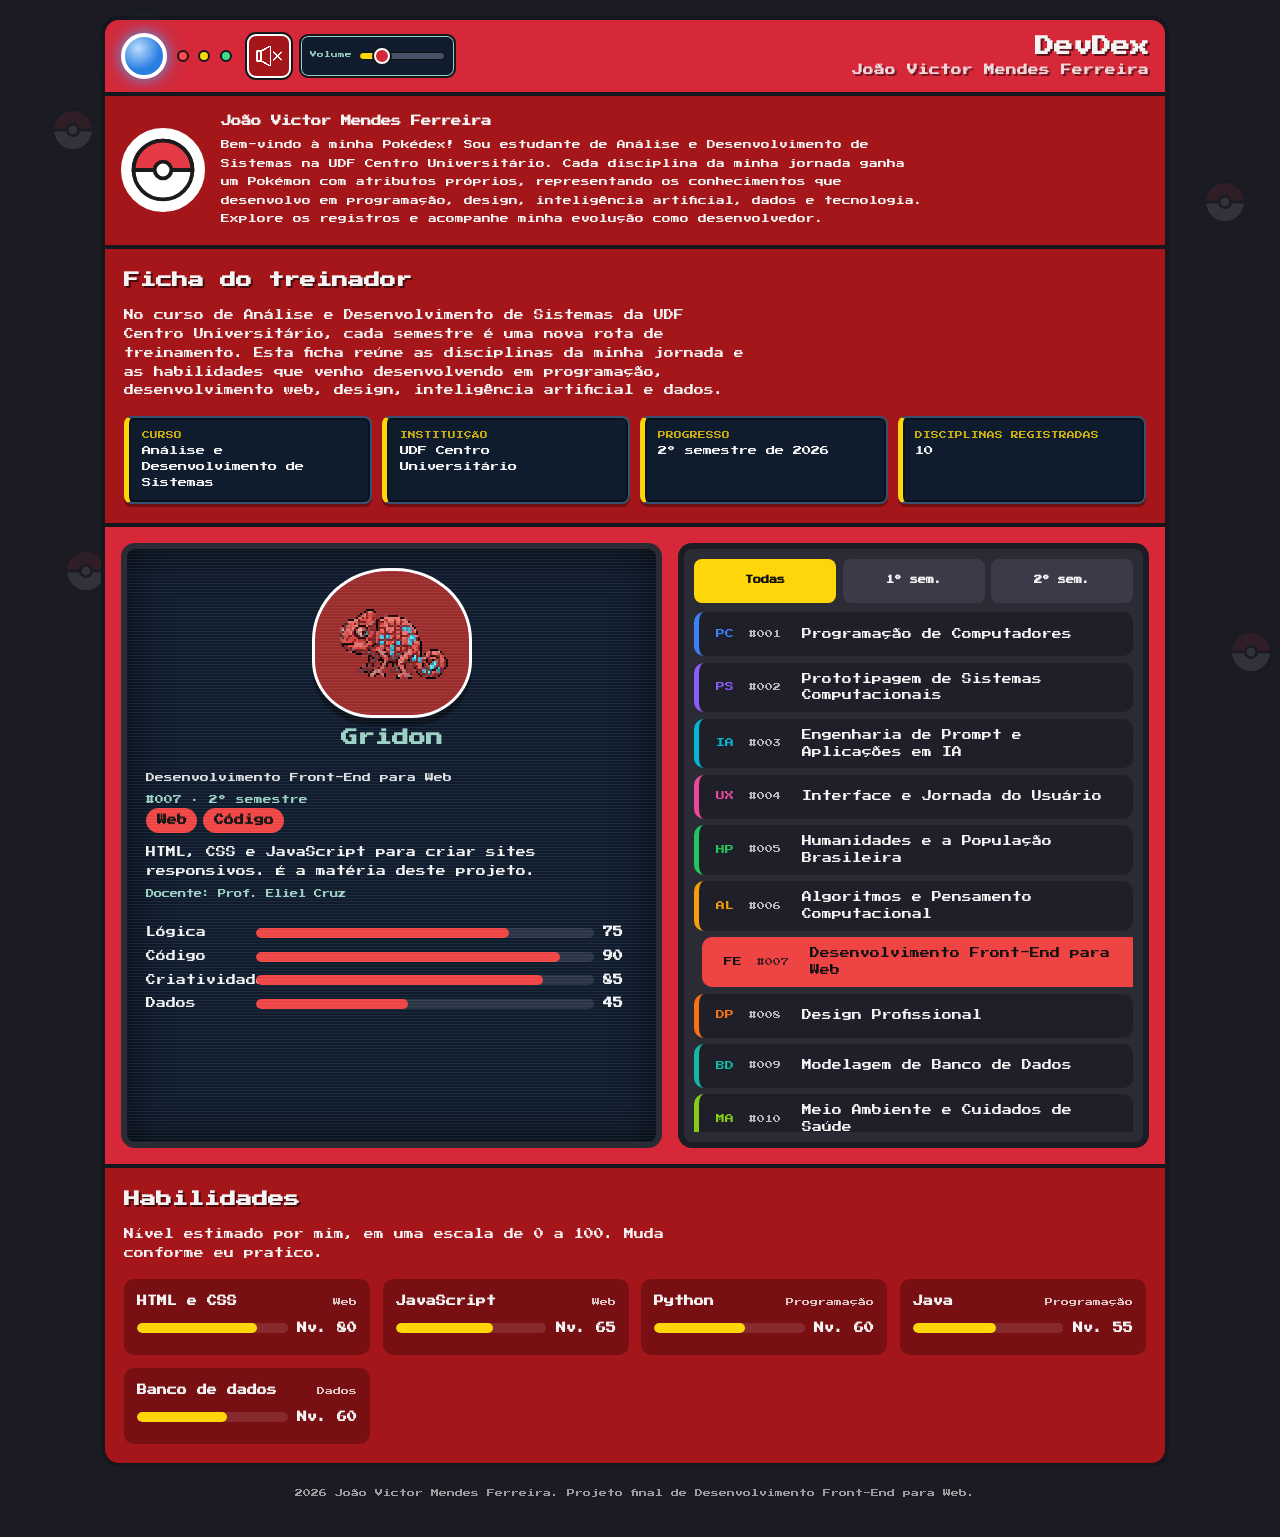
==== index.html @ b64d8c37 "Rotate backdrop Pokeballs independently Co-authored-by: Copilot <223556219+Copilot@users.noreply.git" ====
<!DOCTYPE html>
<html lang="pt-BR">
<head>
<meta charset="UTF-8">
<meta name="viewport" content="width=device-width, initial-scale=1, viewport-fit=cover">
<meta name="theme-color" content="#d62839">
<title>João Victor Mendes Ferreira | DevDex</title>
<meta name="description" content="Portfólio de João Victor Mendes Ferreira, estudante de Análise e Desenvolvimento de Sistemas.">
<link rel="icon" href="images/pokeball.svg">
<link rel="preconnect" href="https://fonts.googleapis.com">
<link rel="preconnect" href="https://fonts.gstatic.com" crossorigin>
<link href="https://fonts.googleapis.com/css2?family=Press+Start+2P&display=swap" rel="stylesheet">
<link rel="stylesheet" href="css/style.css">
</head>
<body>
<div class="backdrop" id="backdrop" aria-hidden="true"></div>
<div id="boot" aria-hidden="true">
  <div class="boot-pokeball">
    <span class="boot-half boot-half-left"><img src="images/pokeball.svg" alt=""></span>
    <span class="boot-half boot-half-right"><img src="images/pokeball.svg" alt=""></span>
  </div>
  <p>Carregando DevDex...</p>
</div>
<audio id="background-music" src="audio/trilha-fundo.mp3" loop preload="auto"></audio>

<main class="shell">
  <header class="top" id="inicio">
    <button class="lens" id="menu-toggle" type="button" aria-label="Abrir menu de navegação" aria-controls="main-menu" aria-expanded="false"></button>
    <span class="led r"></span><span class="led y"></span><span class="led g"></span>
    <div class="music-controls" role="group" aria-label="Controles da música de fundo">
      <button class="music-toggle" id="music-toggle" type="button" aria-label="Ativar música de fundo" aria-pressed="false" title="Ativar música de fundo">
        <img id="music-icon" src="images/sem-som.png" alt="">
      </button>
      <label class="volume-control" for="music-volume">
        <span>Volume</span>
        <input id="music-volume" type="range" min="0" max="1" step="0.01" value="0.2" aria-label="Volume da música" aria-valuetext="20%">
      </label>
    </div>
    <h1>DevDex <small>João Victor Mendes Ferreira</small></h1>
  </header>

  <nav class="menu" id="main-menu" aria-label="Seções do site">
    <a href="#inicio" class="on">Início</a>
    <a href="#sobre">Treinador</a>
    <a href="#dex">Disciplinas</a>
    <a href="#ferramentas">Habilidades</a>
    <a href="#contato">Contato</a>
  </nav>

  <section class="trainer" aria-label="Apresentação">
    <img id="avatar" src="images/pokeball.svg" alt="Ícone de Pokébola">
    <div>
      <h2>João Victor Mendes Ferreira</h2>
      <p>Bem-vindo à minha Pokédex! Sou estudante de Análise e Desenvolvimento de Sistemas na UDF Centro Universitário. Cada disciplina da minha jornada ganha um Pokémon com atributos próprios, representando os conhecimentos que desenvolvo em programação, design, inteligência artificial, dados e tecnologia. Explore os registros e acompanhe minha evolução como desenvolvedor.</p>
    </div>
  </section>

  <section class="bloco" id="sobre">
    <h2>Ficha do treinador</h2>
    <p>No curso de Análise e Desenvolvimento de Sistemas da UDF Centro Universitário, cada semestre é uma nova rota de treinamento. Esta ficha reúne as disciplinas da minha jornada e as habilidades que venho desenvolvendo em programação, desenvolvimento web, design, inteligência artificial e dados.</p>
    <dl class="ficha">
      <div><dt>Curso</dt><dd>Análise e Desenvolvimento de Sistemas</dd></div>
      <div><dt>Instituição</dt><dd>UDF Centro Universitário</dd></div>
      <div><dt>Progresso</dt><dd>2º semestre de 2026</dd></div>
      <div><dt>Disciplinas registradas</dt><dd id="total">10</dd></div>
    </dl>
  </section>

  <section class="dex" id="dex" aria-label="DevDex">
    <article class="screen" id="detail" aria-live="polite"></article>
    <aside class="list-wrap">
      <nav class="tabs" aria-label="Filtrar por semestre">
        <button class="tab on" data-f="all">Todas</button>
        <button class="tab" data-f="1">1º sem.</button>
        <button class="tab" data-f="2">2º sem.</button>
      </nav>
      <ul id="list"></ul>
    </aside>
  </section>

  <section class="bloco" id="ferramentas">
    <h2>Habilidades</h2>
    <p>Nível estimado por mim, em uma escala de 0 a 100. Muda conforme eu pratico.</p>
    <ul class="skills" id="skills"></ul>
  </section>

  <section class="bloco" id="contato">
    <h2>Contato</h2>
    <ul class="contatos" id="contatos"></ul>
  </section>

  <footer>2026 João Victor Mendes Ferreira. Projeto final de Desenvolvimento Front-End para Web.</footer>
</main>

<script src="js/data.js"></script>
<script src="js/main.js"></script>
</body>
</html>
---- css/style.css ----
:root{--red:#d62839;--red2:#a4161a;--ink:#16161d;--screen:#0f1c2e;--glass:#9bd1c4;--w:#f4f4f4;--accent:#ffd60a}
*{box-sizing:border-box;margin:0}
html{scroll-behavior:smooth;scrollbar-gutter:stable}
body{position:relative;isolation:isolate;font-family:'Press Start 2P',monospace;font-weight:400;font-size:.62rem;line-height:1.9;background:#1b1b24;color:var(--w);min-height:100vh}
body.booting{height:100vh;height:100dvh;overflow:hidden}
html::-webkit-scrollbar{width:10px}
html::-webkit-scrollbar-track{background:#101019;border-left:2px solid #292936}
html::-webkit-scrollbar-thumb{min-height:48px;border:2px solid #101019;border-radius:999px;background:linear-gradient(180deg,var(--accent),#f59e0b);box-shadow:0 0 8px #ffd60a55}
html::-webkit-scrollbar-thumb:hover{background:var(--accent)}
*{scrollbar-width:thin;scrollbar-color:#ffd60a #101019}
.backdrop{position:fixed;inset:0;z-index:-1;overflow:hidden;pointer-events:none}
.backdrop-ball{position:absolute;width:clamp(28px,4vw,44px);aspect-ratio:1;object-fit:contain;opacity:.1;transform-origin:center;animation:backdrop-ball-spin var(--spin-duration,48s) linear infinite;animation-delay:var(--spin-delay,0s);animation-direction:var(--spin-direction,normal)}
@keyframes backdrop-ball-spin{to{transform:rotate(360deg)}}
button{font:inherit;color:inherit;cursor:pointer;border:0;background:none}
:focus-visible{outline:3px solid var(--accent);outline-offset:2px}

#boot{position:fixed;inset:0;overflow:hidden;background:var(--red);display:grid;place-content:center;justify-items:center;gap:1.15rem;z-index:99;opacity:1;visibility:visible;transition:opacity .35s ease .95s,visibility 0s linear 1.3s}
#boot::before{content:"";position:absolute;left:0;right:50%;top:0;bottom:0;background:var(--red);transform-origin:left center;z-index:-1}
#boot::after{content:"";position:absolute;left:50%;right:0;top:0;bottom:0;background:var(--red);transform-origin:right center;z-index:-1}
.boot-pokeball{position:relative;width:180px;height:180px;filter:drop-shadow(0 14px 12px #0005)}
.boot-half{position:absolute;inset:0;overflow:hidden;transition:transform .72s cubic-bezier(.76,0,.24,1),filter .72s ease}
.boot-half img{position:absolute;width:180px;height:180px;object-fit:contain;animation:boot-pulse 1.15s ease-in-out infinite}
.boot-half-left{clip-path:polygon(0 0,100% 0,100% 48%,0 52%)}
.boot-half-right{clip-path:polygon(0 52%,100% 48%,100% 100%,0 100%)}
.boot-half-left img{left:0}.boot-half-right img{left:0}
#boot p{position:relative;font-family:'Press Start 2P';font-size:.7rem;line-height:1.8;text-align:center;text-shadow:2px 2px 0 #0006}
#boot.off{opacity:0;visibility:hidden;pointer-events:none}
#boot.off .boot-half-left{transform:translateX(-70vw) rotate(-18deg);filter:blur(1px)}
#boot.off .boot-half-right{transform:translateX(70vw) rotate(18deg);filter:blur(1px)}
#boot.off p{opacity:0;transform:translateY(12px);transition:.25s ease}
@keyframes boot-pulse{50%{transform:scale(.94) rotate(2deg)}}
@keyframes spin{to{transform:rotate(360deg)}}

.shell{position:relative;z-index:1;max-width:1100px;margin:0 auto;padding:1rem}
.top{display:flex;align-items:center;gap:.6rem;background:var(--red);border:4px solid var(--ink);border-radius:18px 18px 0 0;padding:.8rem 1rem}
.lens{appearance:none;flex:0 0 auto;width:46px;height:46px;padding:0;border-radius:50%;border:4px solid #fff;background:radial-gradient(circle at 35% 30%,#bdf,#2a7de1 60%);box-shadow:0 0 10px 2px #4af8,0 0 22px 4px #4af4;animation:lens-glow 3s ease-in-out infinite;transition:transform .2s ease,box-shadow .25s ease}
.lens:active{transform:scale(.94)}
#menu-toggle[aria-expanded=true]{animation:none;box-shadow:0 0 14px 3px #8cf,0 0 28px 6px #4af8}
@media(hover:hover){.lens:hover{transform:scale(1.05);box-shadow:0 0 16px 3px #8cf,0 0 32px 7px #4af8}}
.led{width:12px;height:12px;border-radius:50%;border:2px solid var(--ink)}
.led.r{background:#ff4d4d}.led.y{background:var(--accent)}.led.g{background:#3ddc84}
.top h1{font-family:'Press Start 2P';font-size:clamp(.8rem,2.6vw,1.2rem);margin-left:auto;text-align:right;line-height:1.5;text-shadow:2px 2px 0 #0008}
.top h1 small{display:block;font-size:.55em;opacity:.85}
.music-controls{display:flex;align-items:center;gap:.5rem;flex:0 0 auto;margin-left:.35rem}
.music-toggle{display:grid;place-items:center;flex:0 0 auto;width:44px;height:44px;border:2px solid #fff;border-radius:9px;background:#a4161a;box-shadow:0 0 0 2px var(--ink);transition:background .2s,transform .15s}
.music-toggle img{display:block;width:26px;height:26px;object-fit:contain;image-rendering:pixelated;filter:brightness(0) invert(1)}
.music-toggle:hover{background:#841217}
.music-toggle:active{transform:scale(.96)}
.volume-control{display:flex;align-items:center;gap:.45rem;min-height:44px;padding:.35rem .55rem;border:2px solid var(--ink);border-radius:9px;background:var(--screen);box-shadow:inset 0 0 0 1px var(--glass)}
.volume-control span{color:var(--glass);font-family:'Press Start 2P';font-size:.42rem;white-space:nowrap}
.volume-control input{appearance:none;width:86px;height:8px;border:1px solid #111;border-radius:8px;background:linear-gradient(90deg,var(--accent) 0%,var(--accent) var(--volume-level,20%),#465066 var(--volume-level,20%),#465066 100%);cursor:pointer}
.volume-control input::-webkit-slider-thumb{appearance:none;width:16px;height:16px;border:2px solid #fff;border-radius:50%;background:var(--red);box-shadow:0 0 0 2px var(--ink)}
.volume-control input::-moz-range-track{height:7px;border-radius:8px;background:#465066}
.volume-control input::-moz-range-progress{height:7px;border-radius:8px;background:var(--accent)}
.volume-control input::-moz-range-thumb{width:12px;height:12px;border:2px solid #fff;border-radius:50%;background:var(--red);box-shadow:0 0 0 2px var(--ink)}
@keyframes lens-glow{0%,100%{box-shadow:0 0 10px 2px #4af8,0 0 22px 4px #4af4}50%{box-shadow:0 0 14px 3px #8cf,0 0 30px 6px #4af8}}

.trainer{display:flex;gap:1rem;align-items:center;background:var(--red2);border:4px solid var(--ink);border-top:0;padding:1rem}
.reveal{opacity:0;transform:translateY(16px);transition:opacity .55s cubic-bezier(.2,.8,.2,1),transform .55s cubic-bezier(.2,.8,.2,1)}
.reveal.visible{opacity:1;transform:translateY(0)}
.trainer img{width:84px;height:84px;object-fit:cover;border-radius:50%;border:4px solid #fff;background:#fff;padding:6px}
.trainer>div{min-width:0;flex:1}
.trainer h2{font-family:'Press Start 2P';font-size:clamp(.52rem,1.1vw,.65rem);line-height:1.9;margin-bottom:.3rem}
.trainer p{max-width:78ch;font-family:'Press Start 2P';font-size:clamp(.42rem,1.2vw,.55rem);line-height:2.1;opacity:1}

.dex{display:grid;grid-template-columns:1.15fr 1fr;gap:1rem;background:var(--red);border:4px solid var(--ink);border-top:0;border-radius:0 0 18px 18px;padding:1rem}

.screen{--c:#3b82f6;position:relative;display:flex;flex-direction:column;background:var(--screen);border:6px solid #2b2b36;border-radius:14px;padding:1.2rem;min-height:520px;box-shadow:inset 0 0 40px #000a;overflow:hidden}
.screen::after{content:"";position:absolute;inset:0;background:repeating-linear-gradient(0deg,#fff1 0 1px,transparent 1px 3px);pointer-events:none}
.screen.in>*{animation:slide .45s ease both}
.screen.in>*:nth-child(2){animation-delay:.05s}.screen.in>*:nth-child(3){animation-delay:.1s}.screen.in>*:nth-child(n+4){animation-delay:.15s}
@keyframes slide{from{opacity:0;transform:translateX(24px)}}
.creature-stage{display:grid;place-items:center;margin:0 auto 1rem;min-height:160px}
.creature-platform{display:grid;place-items:center;width:160px;height:150px;border:3px solid #fff;border-radius:48% 48% 38% 38%;background:color-mix(in srgb,var(--c) 65%,#000);box-shadow:0 8px 0 #0005}
.creature-platform{cursor:pointer}
.audio-status{position:absolute;width:1px;height:1px;padding:0;margin:-1px;overflow:hidden;clip:rect(0,0,0,0);white-space:nowrap;border:0}
.creature-image{display:block;width:128px;height:128px;object-fit:contain;image-rendering:pixelated}
.creature-fallback{display:grid;place-items:center;width:128px;height:128px;font-family:'Press Start 2P';font-size:1.6rem;color:#111}
.creature-fallback[hidden]{display:none}
.screen.in .creature-image{animation:creature-enter .55s ease both,creature-float 3s ease-in-out .55s infinite}
@keyframes creature-enter{from{opacity:0;transform:translateY(12px)}to{opacity:1;transform:translateY(0)}}
@keyframes creature-float{50%{transform:translateY(-4px)}}
@keyframes creature-hover{to{transform:translateY(-5px);filter:drop-shadow(0 3px 0 #0007)}}
@media(hover:hover) and (prefers-reduced-motion:no-preference){
  .creature-platform:hover .creature-image,
  .creature-platform:hover .creature-fallback:not([hidden]){animation:creature-hover .4s ease-in-out infinite alternate}
}
.num{color:var(--glass);font-family:'Press Start 2P';font-size:.55rem;line-height:1.7}
.screen h3{font-family:'Press Start 2P';font-size:clamp(.8rem,2.4vw,1.05rem);line-height:1.6;margin:.4rem 0 0}
.creature-name{color:var(--glass);font-family:'Press Start 2P';font-size:.7rem;line-height:1.7;text-align:center;margin:0;overflow-wrap:anywhere}
.subject-subtitle{font-size:.56rem;line-height:1.7;font-weight:400;color:var(--w);opacity:.9;margin:.15rem 0 .5rem;overflow-wrap:anywhere}
.creature-attributes{display:flex;flex-wrap:wrap;gap:.4rem;margin-bottom:.6rem}
.creature-attributes span{padding:.2rem .65rem;border-radius:999px;background:var(--c);color:#111;font-weight:700}
.types{display:flex;flex-wrap:wrap;gap:.4rem;margin-bottom:.8rem}
.types em{font-style:normal;font-weight:700;background:var(--c);color:#111;padding:.1rem .7rem;border-radius:99px}
.desc{max-width:55ch;margin-bottom:.4rem}
.prof{color:var(--glass);margin-bottom:1rem;font-size:.52rem}
.stat{display:grid;grid-template-columns:100px 1fr 34px;gap:.6rem;align-items:center;margin:.3rem 0}
.bar{height:10px;background:#ffffff1c;border-radius:9px;overflow:hidden}
.bar i{display:block;height:100%;width:0;background:var(--c);border-radius:9px;transition:width .9s cubic-bezier(.2,.8,.2,1)}
.list-wrap{background:#2b2b36;border:6px solid #1c1c24;border-radius:14px;padding:.6rem;display:flex;flex-direction:column}
.tabs{display:flex;gap:.4rem;margin-bottom:.6rem}
.tab{flex:1;padding:.4rem;border-radius:8px;background:#3a3a48;font-weight:700;transition:background .2s}
.tab.on{background:var(--accent);color:#111}
#list{list-style:none;padding:0;display:grid;gap:.4rem;max-height:520px;overflow:auto}
.item{--c:#fff;display:grid;grid-template-columns:36px 46px 1fr;align-items:center;gap:.4rem;width:100%;text-align:left;padding:.5rem;border-radius:10px;background:#1f1f29;border-left:5px solid var(--c);transition:transform .2s,background .2s}
.item:hover{transform:translateX(5px);background:#2a2a38}
.item.on{background:var(--c);color:#111;transform:translateX(8px)}
.item .n{opacity:.7;font-size:.5rem}.item .t{font-weight:400;line-height:1.7}
.ico{font-size:1.4rem;text-align:center}

footer{text-align:center;opacity:.6;font-size:.5rem;padding:1.2rem 0}

@media(max-width:800px){
  .dex{grid-template-columns:1fr}
  .screen{min-height:0}
  .trainer{flex-direction:column;text-align:center}
  .trainer>div{width:100%}
  #list{max-height:340px}
}
@media(prefers-reduced-motion:reduce){*{animation:none!important;transition:none!important}}

/* ===== Ajustes finais: sem emojis, toque e mobile ===== */
html{-webkit-text-size-adjust:100%}
body{padding:env(safe-area-inset-top) env(safe-area-inset-right) env(safe-area-inset-bottom) env(safe-area-inset-left)}
#boot{height:100vh;height:100dvh}
.mon span{font-family:'Press Start 2P';font-size:1.8rem}
.ico{font-family:'Press Start 2P';font-size:.55rem;color:var(--c);text-align:center}
.item.on .ico{color:#111}
.tab,.item{min-height:44px}
.screen{touch-action:pan-y}
@media(hover:none){.item:hover{transform:none;background:#1f1f29}.item.on:hover{background:var(--c)}}
@media(max-width:800px){
  .shell{padding:.5rem}
  .top{padding:.6rem .8rem}.lens{width:36px;height:36px}.top h1{font-size:.68rem}
  .music-controls{gap:.35rem}.volume-control input{width:78px}
  .trainer img{width:72px;height:72px}.trainer h2{font-size:1.15rem}
  .dex{padding:.6rem;gap:.8rem}
  .screen{padding:1rem;border-width:4px}
  .mon{width:110px;height:110px}
  .screen h3{font-size:.78rem;overflow-wrap:anywhere}
  .stat{grid-template-columns:84px 1fr 30px}
  #list{max-height:none;overflow:visible}
  .item{grid-template-columns:44px 40px 1fr;padding:.4rem .5rem}
}
@media(max-width:520px){.top .led{display:none}}
@media(max-width:420px){
  .music-controls{flex-direction:column;gap:.25rem}
  .volume-control{min-height:30px;padding:.15rem .35rem}
  .volume-control span{display:none}
  .volume-control input{width:72px}
}
@media(max-width:380px){.stat{grid-template-columns:72px 1fr 28px}}

/* ===== Menu, seções e habilidades ===== */
.menu{position:sticky;top:0;z-index:20;display:grid;grid-template-columns:repeat(5,minmax(0,1fr));gap:.3rem;max-height:0;overflow:hidden;visibility:hidden;pointer-events:none;opacity:0;transform:translateY(-8px);background:var(--ink);border:0 solid var(--ink);border-width:0 4px;padding:0 .35rem;transition:max-height .32s ease,opacity .22s ease,transform .32s ease,padding .32s ease,border-width .32s ease,visibility 0s linear .32s}
.menu.open{max-height:220px;visibility:visible;pointer-events:auto;opacity:1;transform:translateY(0);border-bottom-width:4px;padding:.35rem;transition:max-height .32s ease,opacity .22s ease,transform .32s ease,padding .32s ease,border-width .32s ease,visibility 0s}
.menu a{display:flex;align-items:center;justify-content:center;min-width:0;min-height:44px;padding:.35rem .55rem;border-radius:8px;color:var(--w);font-family:'Press Start 2P';font-size:.52rem;line-height:1.4;text-align:center;text-decoration:none;white-space:nowrap;transition:background .25s,color .25s,transform .2s}
.menu a:hover{transform:translateY(-1px)}
.menu a.on{background:var(--accent);color:#111}
.tab{font-family:'Press Start 2P';font-size:.52rem}
section[id],.screen{scroll-margin-top:64px}
.bloco{background:var(--red2);border:4px solid var(--ink);border-top:0;padding:1.2rem}
.bloco h2{font-family:'Press Start 2P';font-size:clamp(.8rem,2.4vw,1rem);line-height:1.6;margin-bottom:.8rem;text-shadow:2px 2px 0 #0008}
.bloco>p{max-width:62ch}
.ficha{display:grid;grid-template-columns:repeat(auto-fit,minmax(190px,1fr));gap:.6rem;margin-top:1rem}
.ficha div{min-height:76px;background:var(--screen);border:2px solid #38516f;border-left:5px solid var(--accent);border-radius:8px;padding:.7rem .8rem;box-shadow:inset 0 0 0 2px #0005,0 3px 0 #0005}
.ficha dt{font-family:'Press Start 2P';font-size:.42rem;line-height:1.8;color:var(--accent);text-transform:uppercase}
.ficha dd{font-size:1.05rem;line-height:1.2;font-weight:700;color:var(--w)}
.ficha dt{font-size:.48rem;opacity:.8}.ficha dd{font-size:.58rem;line-height:1.7;font-weight:400;margin:0}
.dex{border-radius:0}
.shell>section:last-of-type{border-radius:0 0 18px 18px}
.skills,.contatos{list-style:none;padding:0;margin-top:1rem;display:grid;grid-template-columns:repeat(auto-fit,minmax(230px,1fr));gap:.8rem}
.skill{background:#0004;border-radius:10px;padding:.8rem}
.skill>div:first-child{display:flex;justify-content:space-between;align-items:baseline;gap:.5rem}
.skill em{font-style:normal;font-size:.5rem;opacity:.8}
.skill .stat{grid-template-columns:1fr auto;margin-top:.5rem}
.skill .bar i{background:var(--accent)}
.contatos a{display:flex;align-items:center;justify-content:center;min-height:48px;border-radius:10px;background:#0004;border:2px solid var(--accent);color:var(--w);font-weight:700;text-decoration:none;transition:background .2s,color .2s}
.contatos a:hover{background:var(--accent);color:#111}
@media(max-width:800px){.bloco{padding:1rem}.menu{grid-template-columns:repeat(3,minmax(0,1fr))}.menu a{font-size:.46rem;padding:.35rem}}
@media(max-width:420px){.menu{grid-template-columns:repeat(2,minmax(0,1fr))}.menu a{font-size:.44rem}}
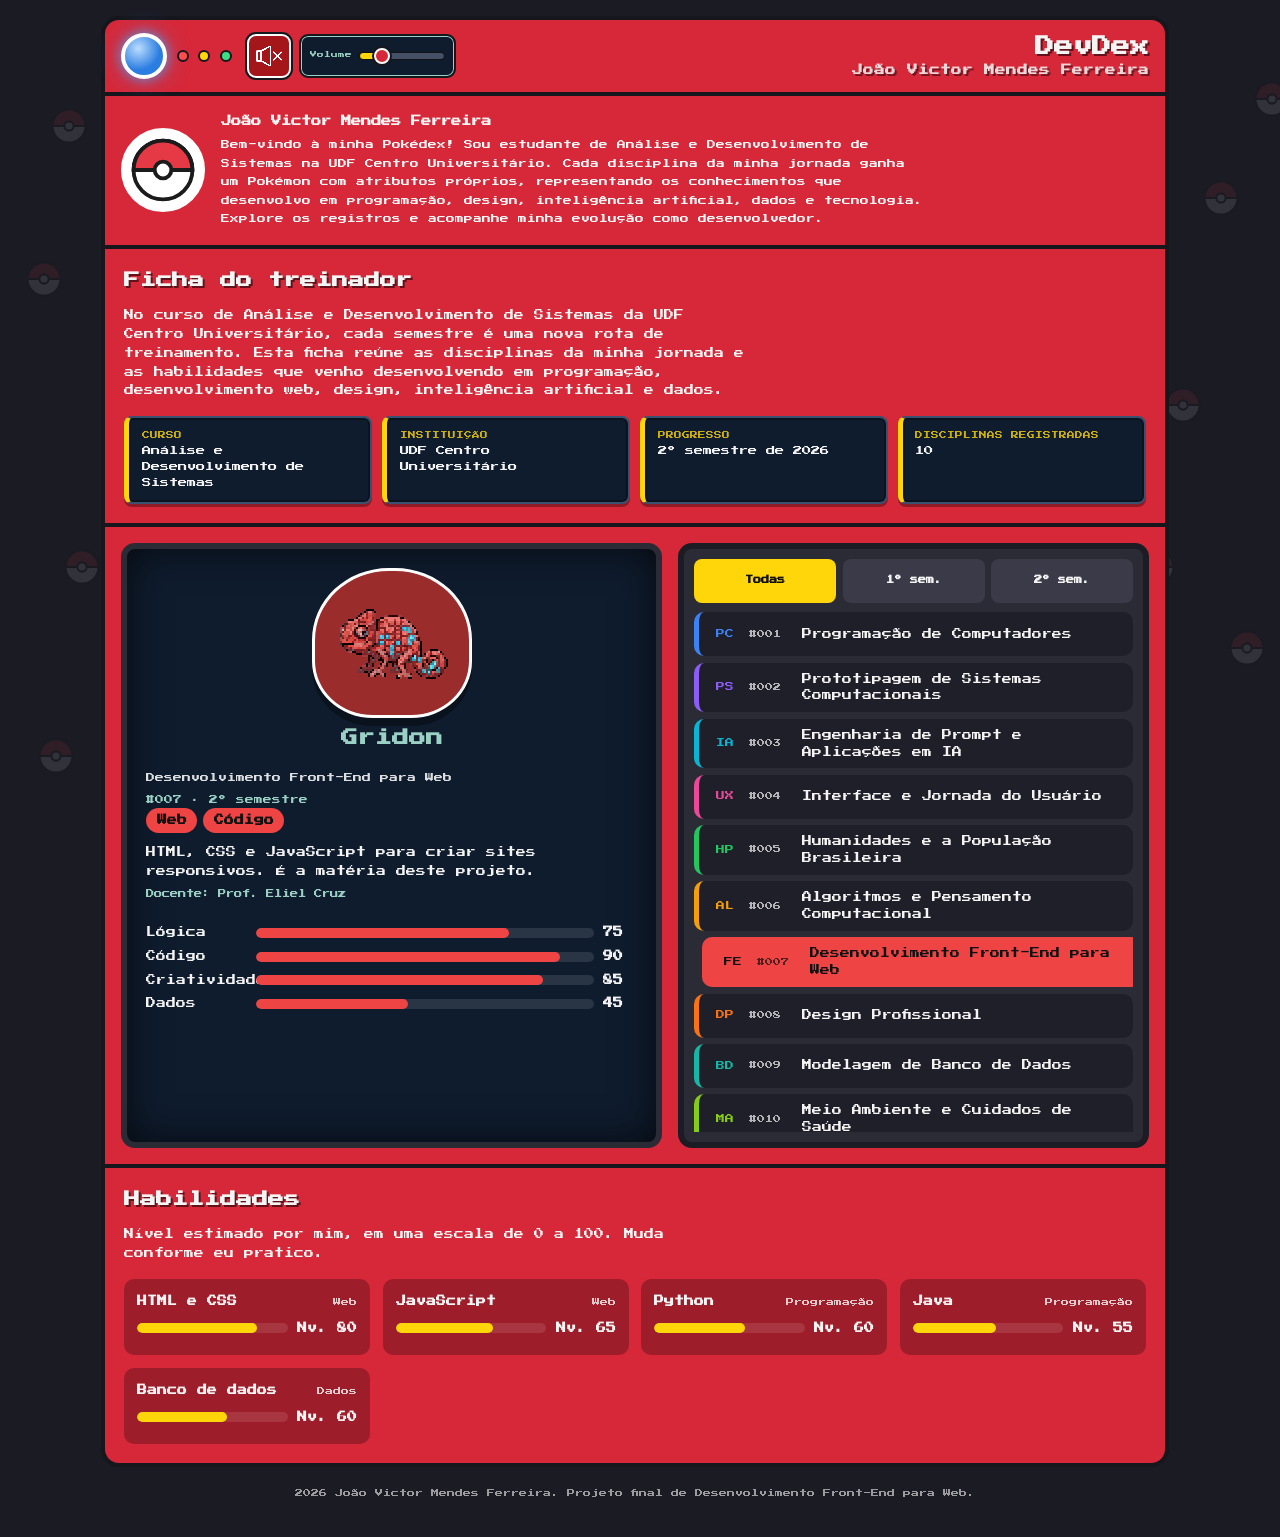
==== commit 925bc80e: "Refina animações e visual da DevDex Co-authored-by: Copilot <223556219+Copilot@users.noreply.github." ====
--- a/index.html
+++ b/index.html
@@ -16,8 +16,8 @@
 <div class="backdrop" id="backdrop" aria-hidden="true"></div>
 <div id="boot" aria-hidden="true">
   <div class="boot-pokeball">
-    <span class="boot-half boot-half-left"><img src="images/pokeball.svg" alt=""></span>
-    <span class="boot-half boot-half-right"><img src="images/pokeball.svg" alt=""></span>
+    <span class="boot-half boot-half-top"><img src="images/pokeball.svg" alt=""></span>
+    <span class="boot-half boot-half-bottom"><img src="images/pokeball.svg" alt=""></span>
   </div>
   <p>Carregando DevDex...</p>
 </div>
--- a/css/style.css
+++ b/css/style.css
@@ -1,4 +1,4 @@
-:root{--red:#d62839;--red2:#a4161a;--ink:#16161d;--screen:#0f1c2e;--glass:#9bd1c4;--w:#f4f4f4;--accent:#ffd60a}
+:root{--red:#d62839;--red2:var(--red);--ink:#16161d;--screen:#0f1c2e;--glass:#9bd1c4;--w:#f4f4f4;--accent:#ffd60a}
 *{box-sizing:border-box;margin:0}
 html{scroll-behavior:smooth;scrollbar-gutter:stable}
 body{position:relative;isolation:isolate;font-family:'Press Start 2P',monospace;font-weight:400;font-size:.62rem;line-height:1.9;background:#1b1b24;color:var(--w);min-height:100vh}
@@ -9,24 +9,22 @@
 html::-webkit-scrollbar-thumb:hover{background:var(--accent)}
 *{scrollbar-width:thin;scrollbar-color:#ffd60a #101019}
 .backdrop{position:fixed;inset:0;z-index:-1;overflow:hidden;pointer-events:none}
-.backdrop-ball{position:absolute;width:clamp(28px,4vw,44px);aspect-ratio:1;object-fit:contain;opacity:.1;transform-origin:center;animation:backdrop-ball-spin var(--spin-duration,48s) linear infinite;animation-delay:var(--spin-delay,0s);animation-direction:var(--spin-direction,normal)}
-@keyframes backdrop-ball-spin{to{transform:rotate(360deg)}}
+.backdrop-ball{position:absolute;width:clamp(24px,3vw,36px);aspect-ratio:1;object-fit:contain;opacity:.1;transform-origin:center;animation:backdrop-ball-fall var(--fall-duration,100s) linear infinite;animation-delay:var(--fall-delay,0s)}
+@keyframes backdrop-ball-fall{to{transform:translate3d(40vh,40vh,0) rotate(360deg)}}
 button{font:inherit;color:inherit;cursor:pointer;border:0;background:none}
 :focus-visible{outline:3px solid var(--accent);outline-offset:2px}
 
-#boot{position:fixed;inset:0;overflow:hidden;background:var(--red);display:grid;place-content:center;justify-items:center;gap:1.15rem;z-index:99;opacity:1;visibility:visible;transition:opacity .35s ease .95s,visibility 0s linear 1.3s}
-#boot::before{content:"";position:absolute;left:0;right:50%;top:0;bottom:0;background:var(--red);transform-origin:left center;z-index:-1}
-#boot::after{content:"";position:absolute;left:50%;right:0;top:0;bottom:0;background:var(--red);transform-origin:right center;z-index:-1}
+#boot{position:fixed;inset:0;overflow:hidden;background:var(--red);display:grid;place-content:center;justify-items:center;gap:1.15rem;z-index:99;opacity:1;visibility:visible;transition:opacity .45s ease .58s,visibility 0s linear 1.03s}
 .boot-pokeball{position:relative;width:180px;height:180px;filter:drop-shadow(0 14px 12px #0005)}
-.boot-half{position:absolute;inset:0;overflow:hidden;transition:transform .72s cubic-bezier(.76,0,.24,1),filter .72s ease}
+.boot-half{position:absolute;inset:0;overflow:hidden;transition:transform 1s cubic-bezier(.2,.8,.2,1)}
 .boot-half img{position:absolute;width:180px;height:180px;object-fit:contain;animation:boot-pulse 1.15s ease-in-out infinite}
-.boot-half-left{clip-path:polygon(0 0,100% 0,100% 48%,0 52%)}
-.boot-half-right{clip-path:polygon(0 52%,100% 48%,100% 100%,0 100%)}
-.boot-half-left img{left:0}.boot-half-right img{left:0}
+.boot-half-top{clip-path:inset(0 0 50% 0)}
+.boot-half-bottom{clip-path:inset(50% 0 0 0)}
+.boot-half img{left:0}
 #boot p{position:relative;font-family:'Press Start 2P';font-size:.7rem;line-height:1.8;text-align:center;text-shadow:2px 2px 0 #0006}
 #boot.off{opacity:0;visibility:hidden;pointer-events:none}
-#boot.off .boot-half-left{transform:translateX(-70vw) rotate(-18deg);filter:blur(1px)}
-#boot.off .boot-half-right{transform:translateX(70vw) rotate(18deg);filter:blur(1px)}
+#boot.off .boot-half-top{transform:translateY(-90vh)}
+#boot.off .boot-half-bottom{transform:translateY(90vh)}
 #boot.off p{opacity:0;transform:translateY(12px);transition:.25s ease}
 @keyframes boot-pulse{50%{transform:scale(.94) rotate(2deg)}}
 @keyframes spin{to{transform:rotate(360deg)}}
@@ -66,10 +64,9 @@
 .dex{display:grid;grid-template-columns:1.15fr 1fr;gap:1rem;background:var(--red);border:4px solid var(--ink);border-top:0;border-radius:0 0 18px 18px;padding:1rem}
 
 .screen{--c:#3b82f6;position:relative;display:flex;flex-direction:column;background:var(--screen);border:6px solid #2b2b36;border-radius:14px;padding:1.2rem;min-height:520px;box-shadow:inset 0 0 40px #000a;overflow:hidden}
-.screen::after{content:"";position:absolute;inset:0;background:repeating-linear-gradient(0deg,#fff1 0 1px,transparent 1px 3px);pointer-events:none}
 .screen.in>*{animation:slide .45s ease both}
 .screen.in>*:nth-child(2){animation-delay:.05s}.screen.in>*:nth-child(3){animation-delay:.1s}.screen.in>*:nth-child(n+4){animation-delay:.15s}
-@keyframes slide{from{opacity:0;transform:translateX(24px)}}
+@keyframes slide{from{transform:translateX(24px)}}
 .creature-stage{display:grid;place-items:center;margin:0 auto 1rem;min-height:160px}
 .creature-platform{display:grid;place-items:center;width:160px;height:150px;border:3px solid #fff;border-radius:48% 48% 38% 38%;background:color-mix(in srgb,var(--c) 65%,#000);box-shadow:0 8px 0 #0005}
 .creature-platform{cursor:pointer}
@@ -78,7 +75,7 @@
 .creature-fallback{display:grid;place-items:center;width:128px;height:128px;font-family:'Press Start 2P';font-size:1.6rem;color:#111}
 .creature-fallback[hidden]{display:none}
 .screen.in .creature-image{animation:creature-enter .55s ease both,creature-float 3s ease-in-out .55s infinite}
-@keyframes creature-enter{from{opacity:0;transform:translateY(12px)}to{opacity:1;transform:translateY(0)}}
+@keyframes creature-enter{from{transform:translateY(12px)}to{transform:translateY(0)}}
 @keyframes creature-float{50%{transform:translateY(-4px)}}
 @keyframes creature-hover{to{transform:translateY(-5px);filter:drop-shadow(0 3px 0 #0007)}}
 @media(hover:hover) and (prefers-reduced-motion:no-preference){
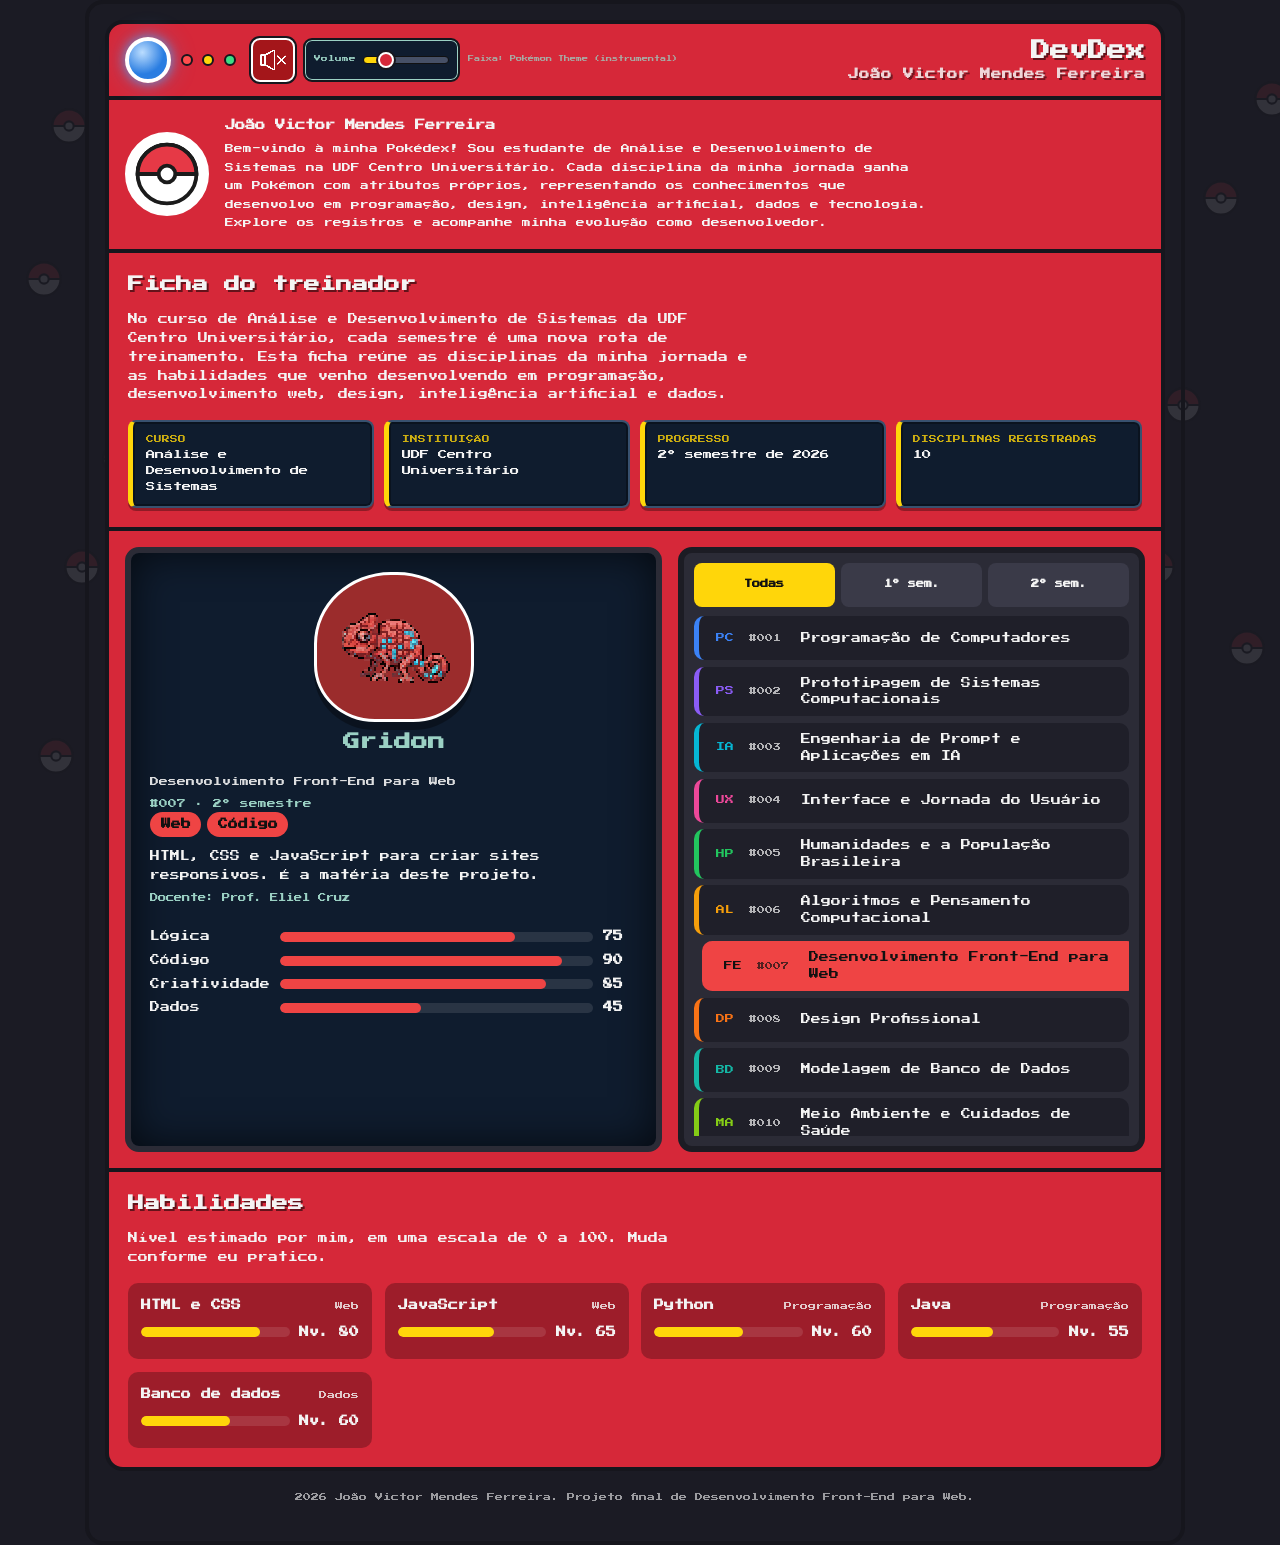
==== commit 99cc3851: "Refina menu, audio e atributos da DevDex Centraliza o menu, identifica a faixa em reprodução e ajust" ====
--- a/index.html
+++ b/index.html
@@ -35,6 +35,7 @@
         <span>Volume</span>
         <input id="music-volume" type="range" min="0" max="1" step="0.01" value="0.2" aria-label="Volume da música" aria-valuetext="20%">
       </label>
+      <span class="now-playing" id="now-playing" role="status" aria-live="polite">Faixa: Pokémon Theme (instrumental)</span>
     </div>
     <h1>DevDex <small>João Victor Mendes Ferreira</small></h1>
   </header>
--- a/css/style.css
+++ b/css/style.css
@@ -29,7 +29,7 @@
 @keyframes boot-pulse{50%{transform:scale(.94) rotate(2deg)}}
 @keyframes spin{to{transform:rotate(360deg)}}
 
-.shell{position:relative;z-index:1;max-width:1100px;margin:0 auto;padding:1rem}
+.shell{position:relative;z-index:1;max-width:1100px;margin:0 auto;padding:1rem;border:4px solid var(--ink);border-radius:18px}
 .top{display:flex;align-items:center;gap:.6rem;background:var(--red);border:4px solid var(--ink);border-radius:18px 18px 0 0;padding:.8rem 1rem}
 .lens{appearance:none;flex:0 0 auto;width:46px;height:46px;padding:0;border-radius:50%;border:4px solid #fff;background:radial-gradient(circle at 35% 30%,#bdf,#2a7de1 60%);box-shadow:0 0 10px 2px #4af8,0 0 22px 4px #4af4;animation:lens-glow 3s ease-in-out infinite;transition:transform .2s ease,box-shadow .25s ease}
 .lens:active{transform:scale(.94)}
@@ -51,6 +51,7 @@
 .volume-control input::-moz-range-track{height:7px;border-radius:8px;background:#465066}
 .volume-control input::-moz-range-progress{height:7px;border-radius:8px;background:var(--accent)}
 .volume-control input::-moz-range-thumb{width:12px;height:12px;border:2px solid #fff;border-radius:50%;background:var(--red);box-shadow:0 0 0 2px var(--ink)}
+.now-playing{max-width:clamp(120px,24vw,240px);overflow:hidden;color:var(--glass);font-family:'Press Start 2P';font-size:.38rem;line-height:1.5;opacity:.78;text-overflow:ellipsis;white-space:nowrap}
 @keyframes lens-glow{0%,100%{box-shadow:0 0 10px 2px #4af8,0 0 22px 4px #4af4}50%{box-shadow:0 0 14px 3px #8cf,0 0 30px 6px #4af8}}
 
 .trainer{display:flex;gap:1rem;align-items:center;background:var(--red2);border:4px solid var(--ink);border-top:0;padding:1rem}
@@ -92,7 +93,7 @@
 .types em{font-style:normal;font-weight:700;background:var(--c);color:#111;padding:.1rem .7rem;border-radius:99px}
 .desc{max-width:55ch;margin-bottom:.4rem}
 .prof{color:var(--glass);margin-bottom:1rem;font-size:.52rem}
-.stat{display:grid;grid-template-columns:100px 1fr 34px;gap:.6rem;align-items:center;margin:.3rem 0}
+.stat{display:grid;grid-template-columns:120px minmax(0,1fr) 34px;gap:.6rem;align-items:center;margin:.3rem 0}
 .bar{height:10px;background:#ffffff1c;border-radius:9px;overflow:hidden}
 .bar i{display:block;height:100%;width:0;background:var(--c);border-radius:9px;transition:width .9s cubic-bezier(.2,.8,.2,1)}
 .list-wrap{background:#2b2b36;border:6px solid #1c1c24;border-radius:14px;padding:.6rem;display:flex;flex-direction:column}
@@ -130,13 +131,13 @@
 @media(max-width:800px){
   .shell{padding:.5rem}
   .top{padding:.6rem .8rem}.lens{width:36px;height:36px}.top h1{font-size:.68rem}
-  .music-controls{gap:.35rem}.volume-control input{width:78px}
+  .music-controls{gap:.35rem}.volume-control input{width:78px}.now-playing{max-width:160px;font-size:.34rem}
   .trainer img{width:72px;height:72px}.trainer h2{font-size:1.15rem}
   .dex{padding:.6rem;gap:.8rem}
   .screen{padding:1rem;border-width:4px}
   .mon{width:110px;height:110px}
   .screen h3{font-size:.78rem;overflow-wrap:anywhere}
-  .stat{grid-template-columns:84px 1fr 30px}
+  .stat{grid-template-columns:120px minmax(0,1fr) 30px}
   #list{max-height:none;overflow:visible}
   .item{grid-template-columns:44px 40px 1fr;padding:.4rem .5rem}
 }
@@ -145,14 +146,14 @@
   .music-controls{flex-direction:column;gap:.25rem}
   .volume-control{min-height:30px;padding:.15rem .35rem}
   .volume-control span{display:none}
-  .volume-control input{width:72px}
+  .volume-control input{width:72px}.now-playing{max-width:110px;font-size:.28rem}
 }
-@media(max-width:380px){.stat{grid-template-columns:72px 1fr 28px}}
+@media(max-width:380px){.stat{grid-template-columns:120px minmax(0,1fr) 28px}}
 
 /* ===== Menu, seções e habilidades ===== */
-.menu{position:sticky;top:0;z-index:20;display:grid;grid-template-columns:repeat(5,minmax(0,1fr));gap:.3rem;max-height:0;overflow:hidden;visibility:hidden;pointer-events:none;opacity:0;transform:translateY(-8px);background:var(--ink);border:0 solid var(--ink);border-width:0 4px;padding:0 .35rem;transition:max-height .32s ease,opacity .22s ease,transform .32s ease,padding .32s ease,border-width .32s ease,visibility 0s linear .32s}
+.menu{position:sticky;top:0;z-index:20;display:flex;flex-wrap:wrap;justify-content:center;gap:.3rem;max-height:0;overflow:hidden;visibility:hidden;pointer-events:none;opacity:0;transform:translateY(-8px);background:var(--ink);border:0 solid var(--ink);border-width:0 4px;padding:0 .35rem;transition:max-height .32s ease,opacity .22s ease,transform .32s ease,padding .32s ease,border-width .32s ease,visibility 0s linear .32s}
 .menu.open{max-height:220px;visibility:visible;pointer-events:auto;opacity:1;transform:translateY(0);border-bottom-width:4px;padding:.35rem;transition:max-height .32s ease,opacity .22s ease,transform .32s ease,padding .32s ease,border-width .32s ease,visibility 0s}
-.menu a{display:flex;align-items:center;justify-content:center;min-width:0;min-height:44px;padding:.35rem .55rem;border-radius:8px;color:var(--w);font-family:'Press Start 2P';font-size:.52rem;line-height:1.4;text-align:center;text-decoration:none;white-space:nowrap;transition:background .25s,color .25s,transform .2s}
+.menu a{display:flex;flex:1 1 120px;align-items:center;justify-content:center;min-width:0;max-width:180px;min-height:44px;padding:.35rem .55rem;border-radius:8px;color:var(--w);font-family:'Press Start 2P';font-size:.52rem;line-height:1.4;text-align:center;text-decoration:none;white-space:nowrap;transition:background .25s,color .25s,transform .2s}
 .menu a:hover{transform:translateY(-1px)}
 .menu a.on{background:var(--accent);color:#111}
 .tab{font-family:'Press Start 2P';font-size:.52rem}
@@ -167,6 +168,8 @@
 .ficha dt{font-size:.48rem;opacity:.8}.ficha dd{font-size:.58rem;line-height:1.7;font-weight:400;margin:0}
 .dex{border-radius:0}
 .shell>section:last-of-type{border-radius:0 0 18px 18px}
+.dex{border-bottom-color:var(--ink)}
+#ferramentas{border-bottom-color:var(--ink)}
 .skills,.contatos{list-style:none;padding:0;margin-top:1rem;display:grid;grid-template-columns:repeat(auto-fit,minmax(230px,1fr));gap:.8rem}
 .skill{background:#0004;border-radius:10px;padding:.8rem}
 .skill>div:first-child{display:flex;justify-content:space-between;align-items:baseline;gap:.5rem}
@@ -175,5 +178,5 @@
 .skill .bar i{background:var(--accent)}
 .contatos a{display:flex;align-items:center;justify-content:center;min-height:48px;border-radius:10px;background:#0004;border:2px solid var(--accent);color:var(--w);font-weight:700;text-decoration:none;transition:background .2s,color .2s}
 .contatos a:hover{background:var(--accent);color:#111}
-@media(max-width:800px){.bloco{padding:1rem}.menu{grid-template-columns:repeat(3,minmax(0,1fr))}.menu a{font-size:.46rem;padding:.35rem}}
-@media(max-width:420px){.menu{grid-template-columns:repeat(2,minmax(0,1fr))}.menu a{font-size:.44rem}}
+@media(max-width:800px){.bloco{padding:1rem}.menu a{font-size:.46rem;padding:.35rem}}
+@media(max-width:420px){.menu a{font-size:.44rem}}
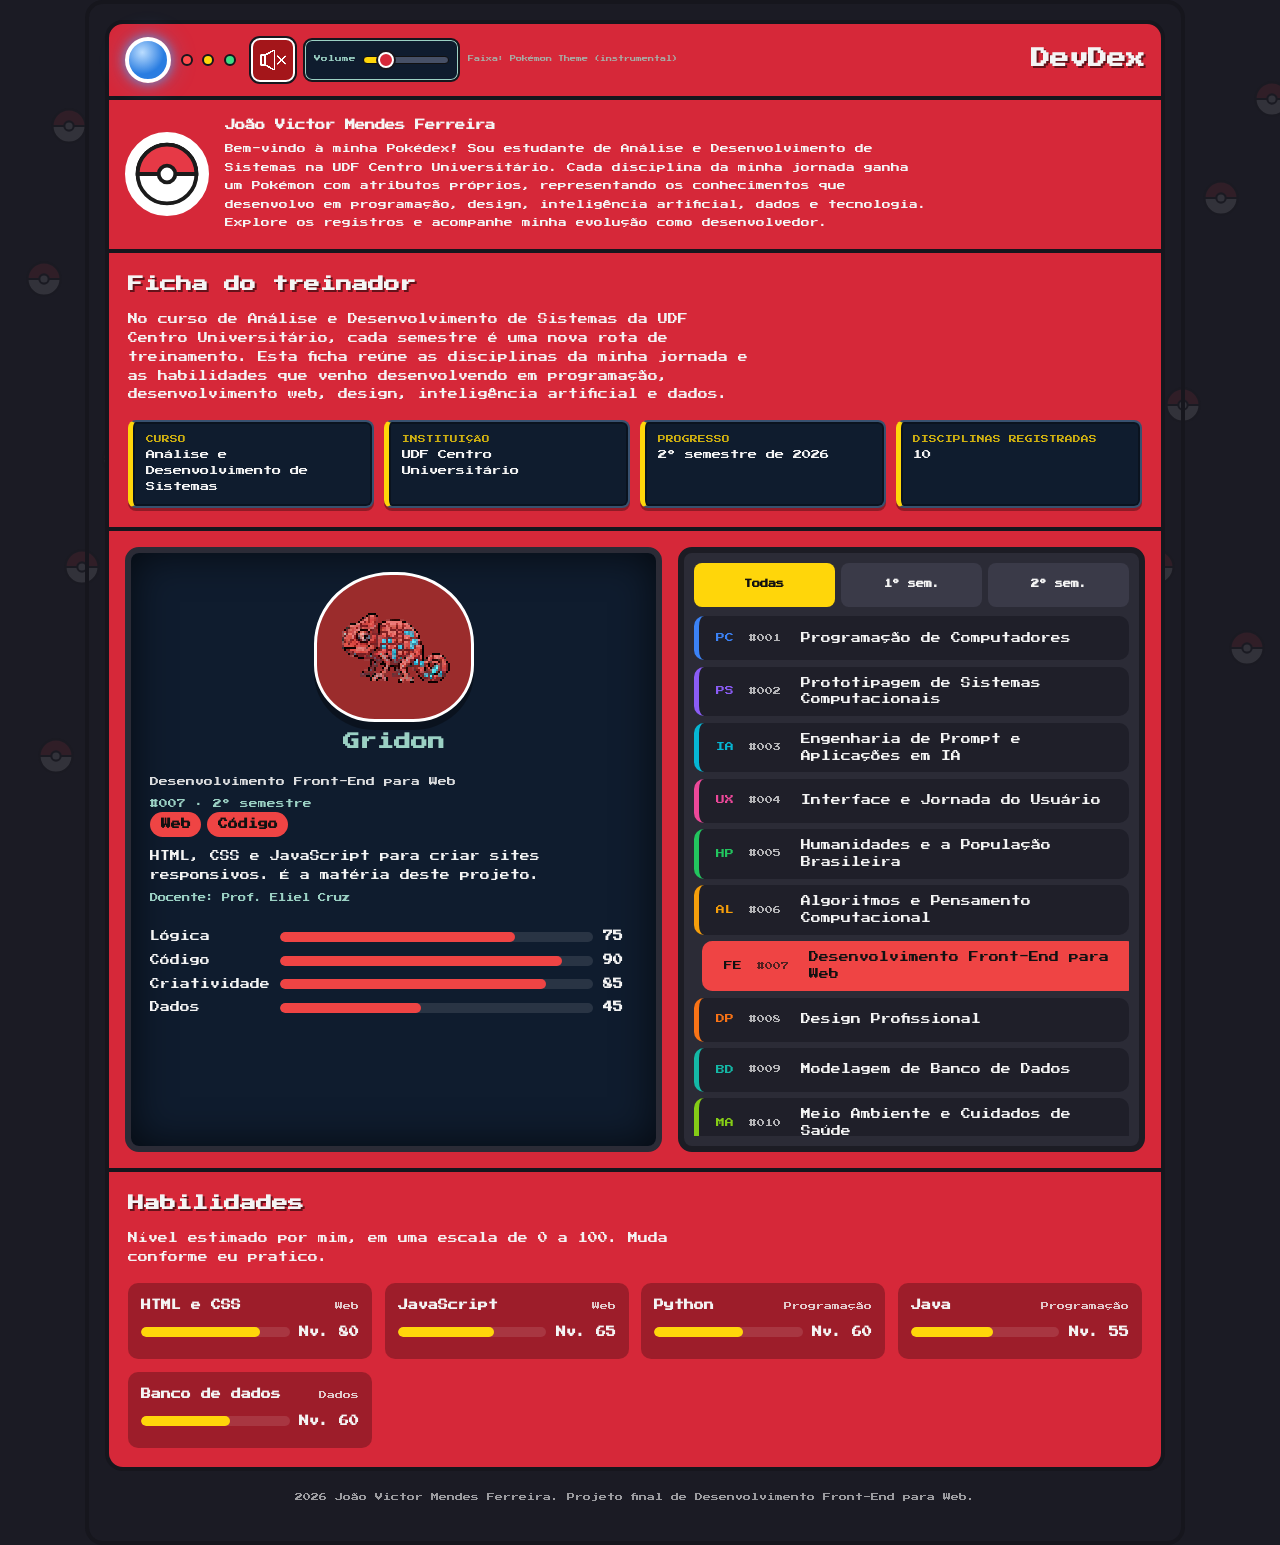
==== commit 24e545b6: "Remove nome do cabeçalho da DevDex Co-authored-by: Copilot <223556219+Copilot@users.noreply.github.c" ====
--- a/index.html
+++ b/index.html
@@ -37,7 +37,7 @@
       </label>
       <span class="now-playing" id="now-playing" role="status" aria-live="polite">Faixa: Pokémon Theme (instrumental)</span>
     </div>
-    <h1>DevDex <small>João Victor Mendes Ferreira</small></h1>
+    <h1>DevDex</h1>
   </header>
 
   <nav class="menu" id="main-menu" aria-label="Seções do site">
--- a/css/style.css
+++ b/css/style.css
@@ -38,7 +38,6 @@
 .led{width:12px;height:12px;border-radius:50%;border:2px solid var(--ink)}
 .led.r{background:#ff4d4d}.led.y{background:var(--accent)}.led.g{background:#3ddc84}
 .top h1{font-family:'Press Start 2P';font-size:clamp(.8rem,2.6vw,1.2rem);margin-left:auto;text-align:right;line-height:1.5;text-shadow:2px 2px 0 #0008}
-.top h1 small{display:block;font-size:.55em;opacity:.85}
 .music-controls{display:flex;align-items:center;gap:.5rem;flex:0 0 auto;margin-left:.35rem}
 .music-toggle{display:grid;place-items:center;flex:0 0 auto;width:44px;height:44px;border:2px solid #fff;border-radius:9px;background:#a4161a;box-shadow:0 0 0 2px var(--ink);transition:background .2s,transform .15s}
 .music-toggle img{display:block;width:26px;height:26px;object-fit:contain;image-rendering:pixelated;filter:brightness(0) invert(1)}
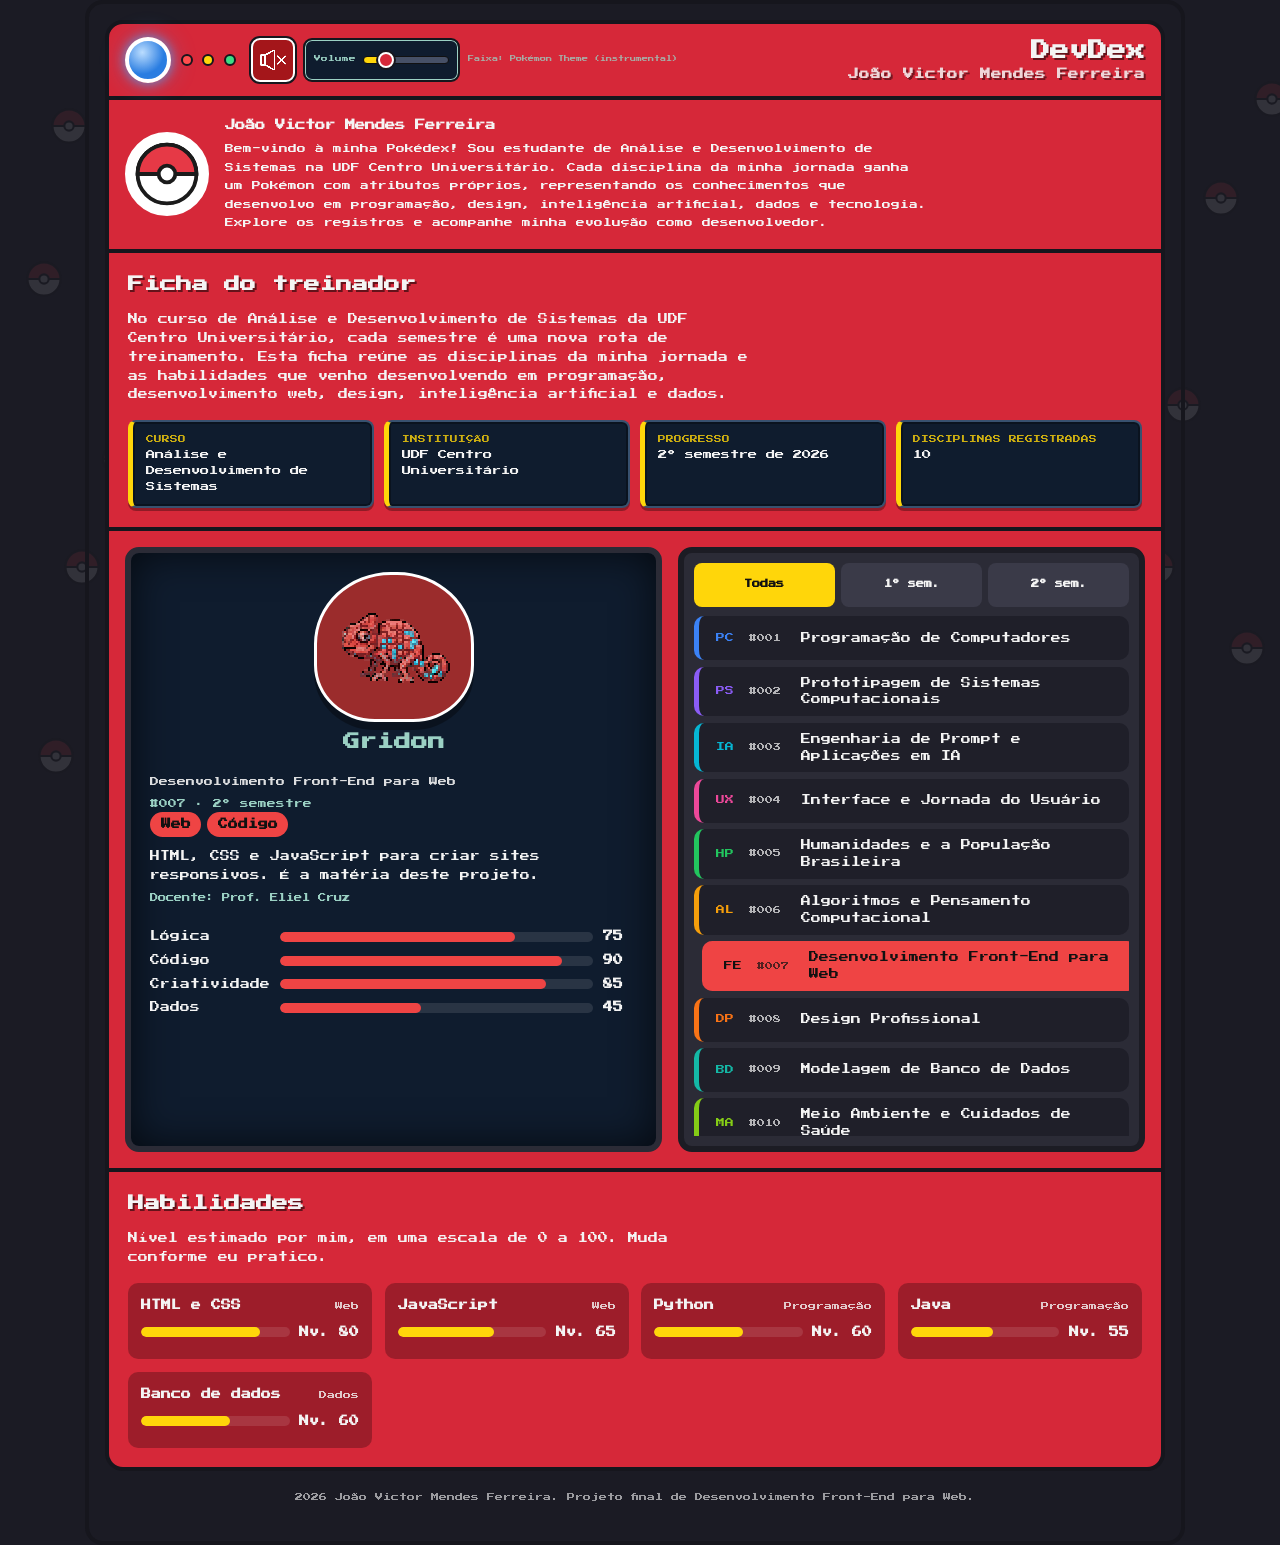
==== commit 0558a919: "Restaura nome no cabeçalho da DevDex Remove o nome da meta descrição sem alterar o título da página." ====
--- a/index.html
+++ b/index.html
@@ -5,7 +5,7 @@
 <meta name="viewport" content="width=device-width, initial-scale=1, viewport-fit=cover">
 <meta name="theme-color" content="#d62839">
 <title>João Victor Mendes Ferreira | DevDex</title>
-<meta name="description" content="Portfólio de João Victor Mendes Ferreira, estudante de Análise e Desenvolvimento de Sistemas.">
+<meta name="description" content="Portfólio acadêmico de Análise e Desenvolvimento de Sistemas, com disciplinas e projetos de tecnologia.">
 <link rel="icon" href="images/pokeball.svg">
 <link rel="preconnect" href="https://fonts.googleapis.com">
 <link rel="preconnect" href="https://fonts.gstatic.com" crossorigin>
@@ -37,7 +37,7 @@
       </label>
       <span class="now-playing" id="now-playing" role="status" aria-live="polite">Faixa: Pokémon Theme (instrumental)</span>
     </div>
-    <h1>DevDex</h1>
+    <h1>DevDex <small>João Victor Mendes Ferreira</small></h1>
   </header>
 
   <nav class="menu" id="main-menu" aria-label="Seções do site">
--- a/css/style.css
+++ b/css/style.css
@@ -38,6 +38,7 @@
 .led{width:12px;height:12px;border-radius:50%;border:2px solid var(--ink)}
 .led.r{background:#ff4d4d}.led.y{background:var(--accent)}.led.g{background:#3ddc84}
 .top h1{font-family:'Press Start 2P';font-size:clamp(.8rem,2.6vw,1.2rem);margin-left:auto;text-align:right;line-height:1.5;text-shadow:2px 2px 0 #0008}
+.top h1 small{display:block;font-size:.55em;opacity:.85}
 .music-controls{display:flex;align-items:center;gap:.5rem;flex:0 0 auto;margin-left:.35rem}
 .music-toggle{display:grid;place-items:center;flex:0 0 auto;width:44px;height:44px;border:2px solid #fff;border-radius:9px;background:#a4161a;box-shadow:0 0 0 2px var(--ink);transition:background .2s,transform .15s}
 .music-toggle img{display:block;width:26px;height:26px;object-fit:contain;image-rendering:pixelated;filter:brightness(0) invert(1)}
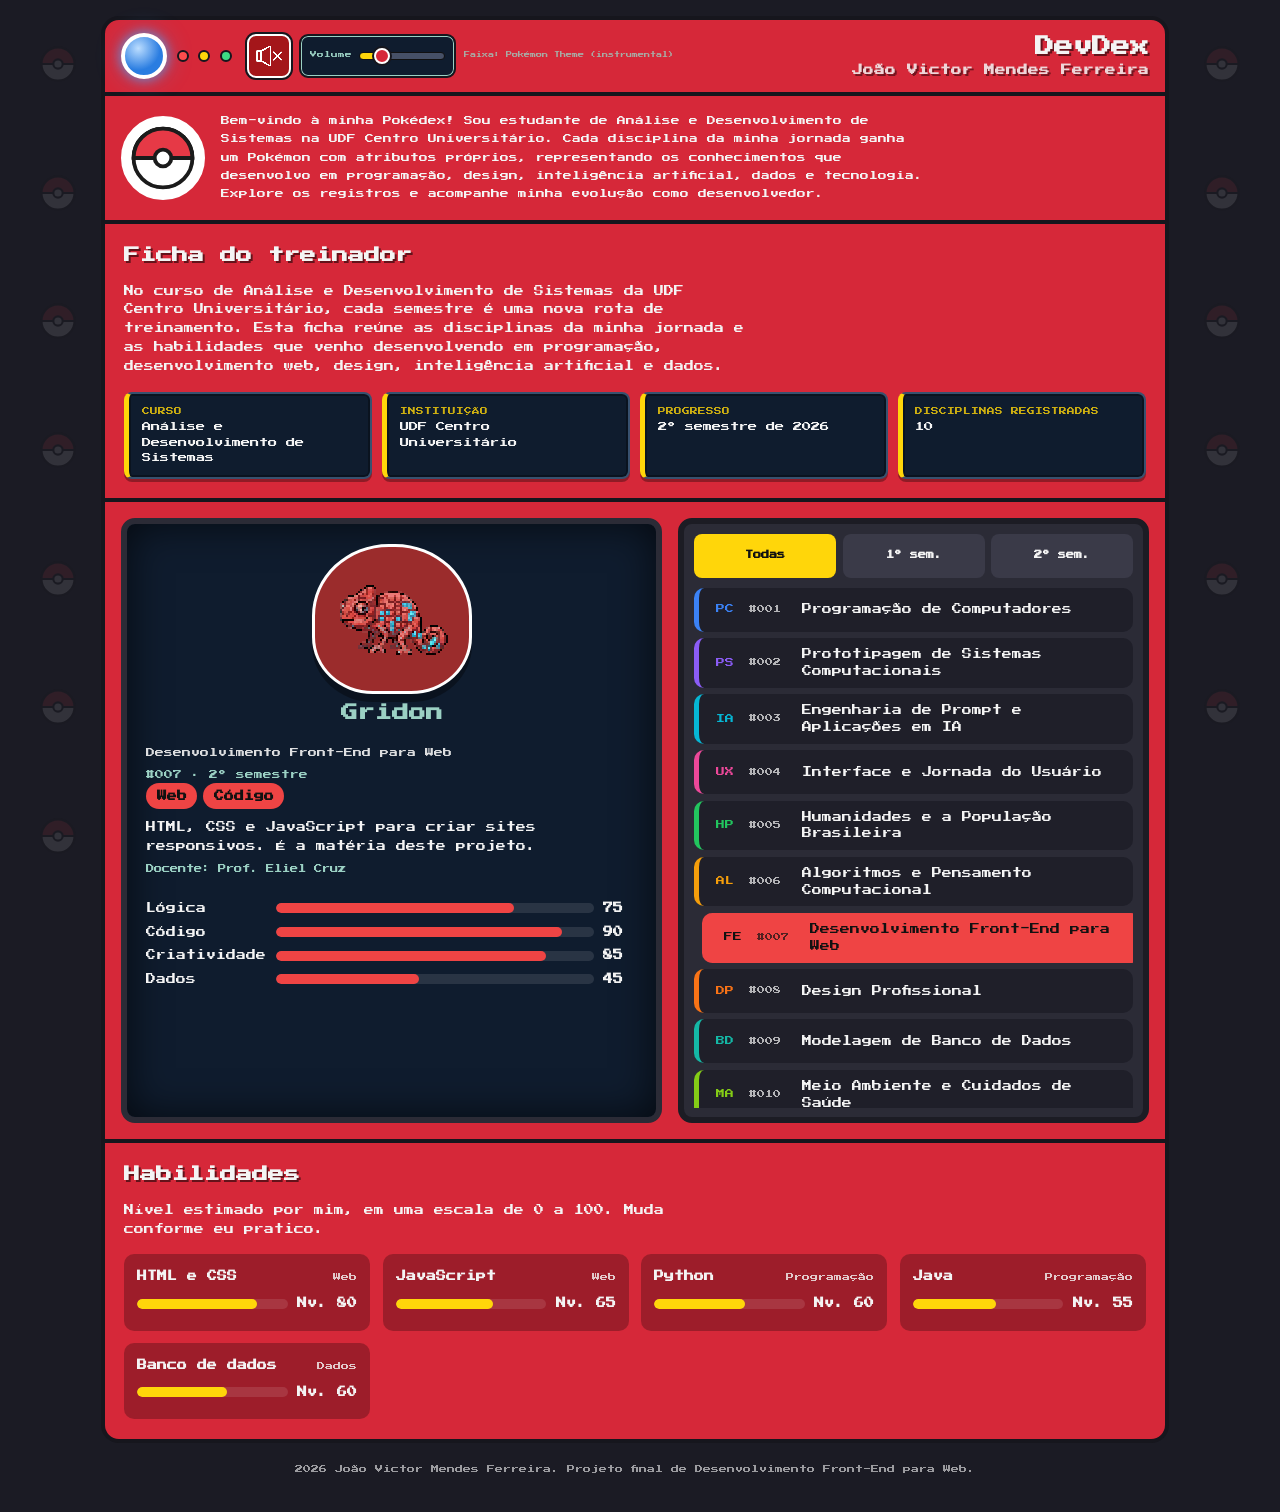
==== commit d2fb5ece: "Aprimora intro e fundo da DevDex Co-authored-by: Copilot <223556219+Copilot@users.noreply.github.com" ====
--- a/index.html
+++ b/index.html
@@ -15,6 +15,8 @@
 <body>
 <div class="backdrop" id="backdrop" aria-hidden="true"></div>
 <div id="boot" aria-hidden="true">
+  <div class="boot-panel boot-panel-top"></div>
+  <div class="boot-panel boot-panel-bottom"></div>
   <div class="boot-pokeball">
     <span class="boot-half boot-half-top"><img src="images/pokeball.svg" alt=""></span>
     <span class="boot-half boot-half-bottom"><img src="images/pokeball.svg" alt=""></span>
@@ -51,7 +53,6 @@
   <section class="trainer" aria-label="Apresentação">
     <img id="avatar" src="images/pokeball.svg" alt="Ícone de Pokébola">
     <div>
-      <h2>João Victor Mendes Ferreira</h2>
       <p>Bem-vindo à minha Pokédex! Sou estudante de Análise e Desenvolvimento de Sistemas na UDF Centro Universitário. Cada disciplina da minha jornada ganha um Pokémon com atributos próprios, representando os conhecimentos que desenvolvo em programação, design, inteligência artificial, dados e tecnologia. Explore os registros e acompanhe minha evolução como desenvolvedor.</p>
     </div>
   </section>
--- a/css/style.css
+++ b/css/style.css
@@ -14,22 +14,25 @@
 button{font:inherit;color:inherit;cursor:pointer;border:0;background:none}
 :focus-visible{outline:3px solid var(--accent);outline-offset:2px}
 
-#boot{position:fixed;inset:0;overflow:hidden;background:var(--red);display:grid;place-content:center;justify-items:center;gap:1.15rem;z-index:99;opacity:1;visibility:visible;transition:opacity .45s ease .58s,visibility 0s linear 1.03s}
-.boot-pokeball{position:relative;width:180px;height:180px;filter:drop-shadow(0 14px 12px #0005)}
-.boot-half{position:absolute;inset:0;overflow:hidden;transition:transform 1s cubic-bezier(.2,.8,.2,1)}
-.boot-half img{position:absolute;width:180px;height:180px;object-fit:contain;animation:boot-pulse 1.15s ease-in-out infinite}
+#boot{position:fixed;inset:0;overflow:hidden;background:transparent;display:grid;place-content:center;justify-items:center;gap:1.15rem;z-index:99;opacity:1;visibility:visible;transition:opacity .3s ease 1.65s,visibility 0s linear 1.95s}
+.boot-panel{position:absolute;z-index:0;left:0;right:0;height:50%;background:var(--red);transition:transform 1.65s cubic-bezier(.65,0,.35,1)}
+.boot-panel-top{top:0}
+.boot-panel-bottom{bottom:0}
+.boot-pokeball{position:relative;z-index:1;width:180px;height:180px;filter:drop-shadow(0 14px 12px #0005)}
+.boot-half{position:absolute;inset:0;overflow:hidden;transition:transform 1.65s cubic-bezier(.65,0,.35,1)}
+.boot-half img{position:absolute;width:180px;height:180px;object-fit:contain;animation:boot-pulse 2.4s ease-in-out infinite}
 .boot-half-top{clip-path:inset(0 0 50% 0)}
 .boot-half-bottom{clip-path:inset(50% 0 0 0)}
 .boot-half img{left:0}
-#boot p{position:relative;font-family:'Press Start 2P';font-size:.7rem;line-height:1.8;text-align:center;text-shadow:2px 2px 0 #0006}
+#boot p{position:relative;z-index:1;font-family:'Press Start 2P';font-size:.7rem;line-height:1.8;text-align:center;text-shadow:2px 2px 0 #0006}
 #boot.off{opacity:0;visibility:hidden;pointer-events:none}
-#boot.off .boot-half-top{transform:translateY(-90vh)}
-#boot.off .boot-half-bottom{transform:translateY(90vh)}
+#boot.off .boot-panel-top,#boot.off .boot-half-top{transform:translateY(-100vh)}
+#boot.off .boot-panel-bottom,#boot.off .boot-half-bottom{transform:translateY(100vh)}
 #boot.off p{opacity:0;transform:translateY(12px);transition:.25s ease}
-@keyframes boot-pulse{50%{transform:scale(.94) rotate(2deg)}}
+@keyframes boot-pulse{50%{transform:scale(.97)}}
 @keyframes spin{to{transform:rotate(360deg)}}
 
-.shell{position:relative;z-index:1;max-width:1100px;margin:0 auto;padding:1rem;border:4px solid var(--ink);border-radius:18px}
+.shell{position:relative;z-index:1;max-width:1100px;margin:0 auto;padding:1rem}
 .top{display:flex;align-items:center;gap:.6rem;background:var(--red);border:4px solid var(--ink);border-radius:18px 18px 0 0;padding:.8rem 1rem}
 .lens{appearance:none;flex:0 0 auto;width:46px;height:46px;padding:0;border-radius:50%;border:4px solid #fff;background:radial-gradient(circle at 35% 30%,#bdf,#2a7de1 60%);box-shadow:0 0 10px 2px #4af8,0 0 22px 4px #4af4;animation:lens-glow 3s ease-in-out infinite;transition:transform .2s ease,box-shadow .25s ease}
 .lens:active{transform:scale(.94)}
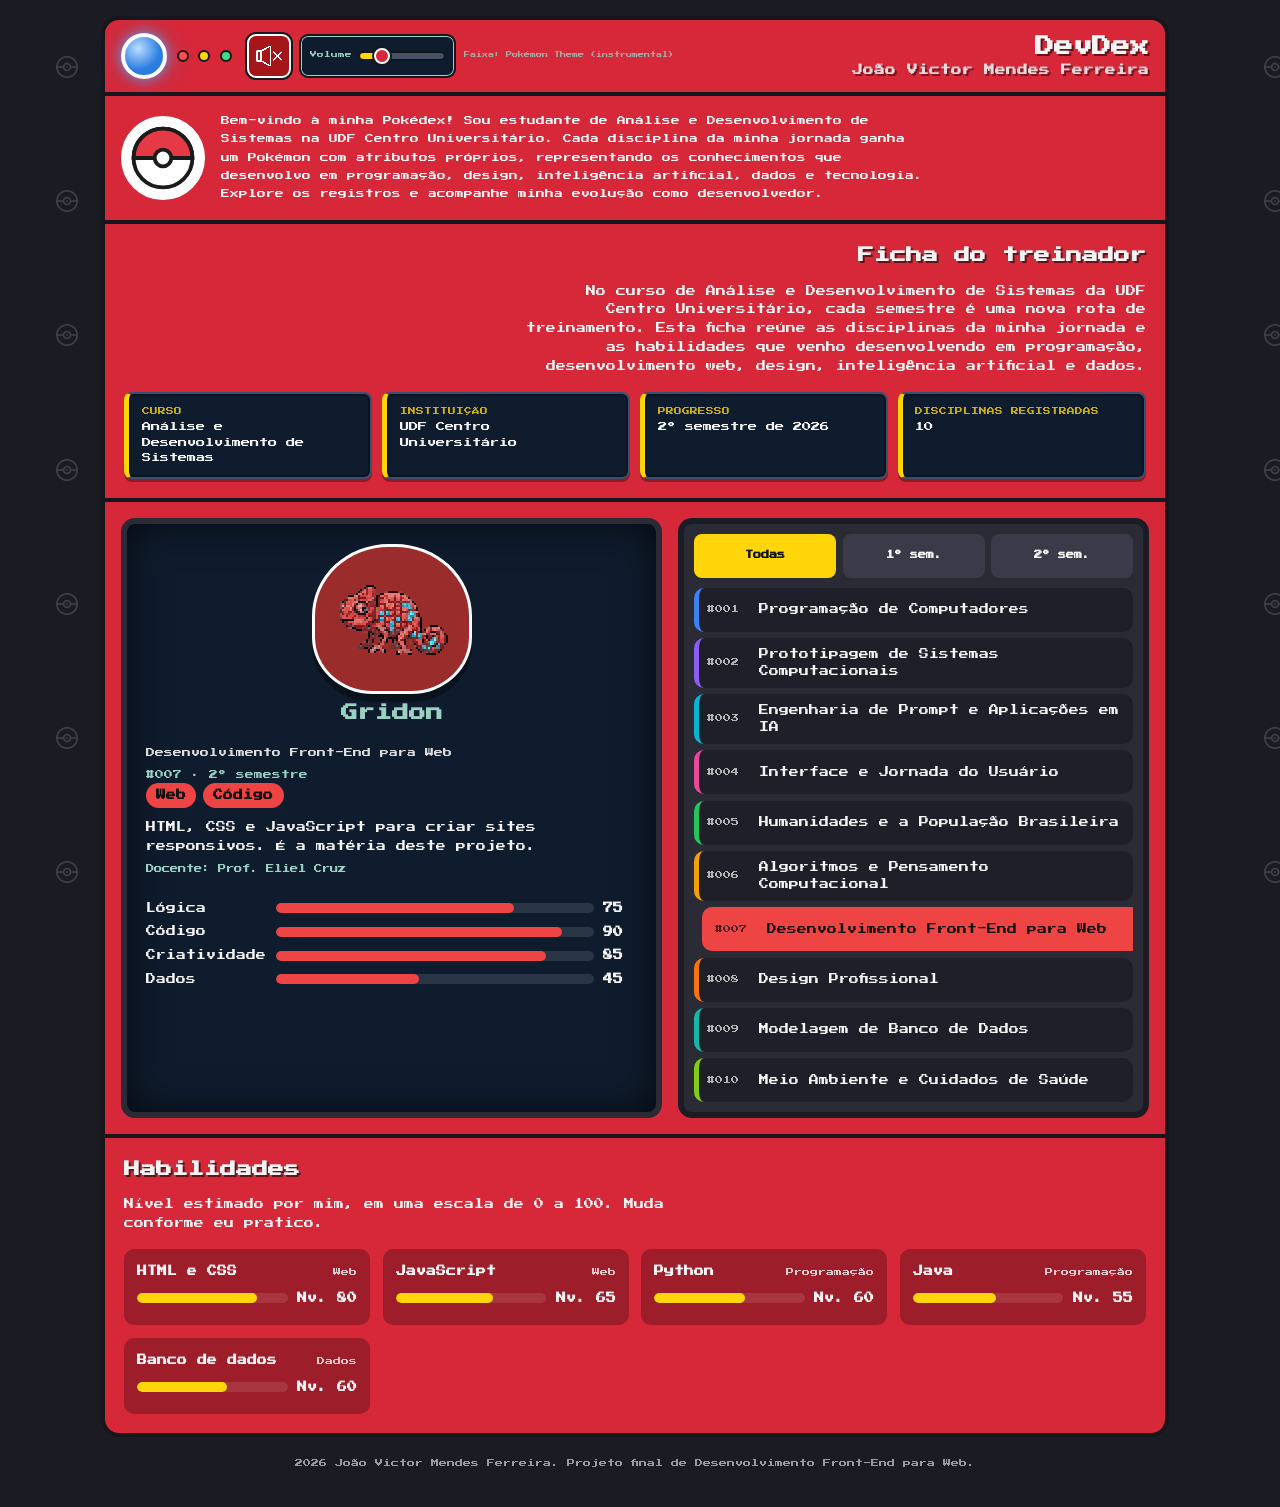
==== commit a1376b4b: "Improve keyboard navigation and scrolling Co-authored-by: Copilot <223556219+Copilot@users.noreply.g" ====
--- a/index.html
+++ b/index.html
@@ -13,6 +13,7 @@
 <link rel="stylesheet" href="css/style.css">
 </head>
 <body>
+<a class="skip-link" href="#sobre">Pular para o conteúdo principal</a>
 <div class="backdrop" id="backdrop" aria-hidden="true"></div>
 <div id="boot" aria-hidden="true">
   <div class="boot-panel boot-panel-top"></div>
@@ -26,7 +27,7 @@
 <audio id="background-music" src="audio/trilha-fundo.mp3" loop preload="auto"></audio>
 
 <main class="shell">
-  <header class="top" id="inicio">
+  <header class="top" id="inicio" tabindex="-1">
     <button class="lens" id="menu-toggle" type="button" aria-label="Abrir menu de navegação" aria-controls="main-menu" aria-expanded="false"></button>
     <span class="led r"></span><span class="led y"></span><span class="led g"></span>
     <div class="music-controls" role="group" aria-label="Controles da música de fundo">
@@ -43,7 +44,7 @@
   </header>
 
   <nav class="menu" id="main-menu" aria-label="Seções do site">
-    <a href="#inicio" class="on">Início</a>
+    <a href="#inicio" class="on" aria-current="location">Início</a>
     <a href="#sobre">Treinador</a>
     <a href="#dex">Disciplinas</a>
     <a href="#ferramentas">Habilidades</a>
@@ -57,7 +58,7 @@
     </div>
   </section>
 
-  <section class="bloco" id="sobre">
+  <section class="bloco" id="sobre" tabindex="-1">
     <h2>Ficha do treinador</h2>
     <p>No curso de Análise e Desenvolvimento de Sistemas da UDF Centro Universitário, cada semestre é uma nova rota de treinamento. Esta ficha reúne as disciplinas da minha jornada e as habilidades que venho desenvolvendo em programação, desenvolvimento web, design, inteligência artificial e dados.</p>
     <dl class="ficha">
@@ -68,25 +69,25 @@
     </dl>
   </section>
 
-  <section class="dex" id="dex" aria-label="DevDex">
+  <section class="dex" id="dex" aria-label="DevDex" tabindex="-1">
     <article class="screen" id="detail" aria-live="polite"></article>
     <aside class="list-wrap">
       <nav class="tabs" aria-label="Filtrar por semestre">
-        <button class="tab on" data-f="all">Todas</button>
-        <button class="tab" data-f="1">1º sem.</button>
-        <button class="tab" data-f="2">2º sem.</button>
+        <button class="tab on" data-f="all" aria-pressed="true">Todas</button>
+        <button class="tab" data-f="1" aria-pressed="false">1º sem.</button>
+        <button class="tab" data-f="2" aria-pressed="false">2º sem.</button>
       </nav>
-      <ul id="list"></ul>
+      <ul id="list" aria-label="Disciplinas. Use as setas para navegar entre itens."></ul>
     </aside>
   </section>
 
-  <section class="bloco" id="ferramentas">
+  <section class="bloco" id="ferramentas" tabindex="-1">
     <h2>Habilidades</h2>
     <p>Nível estimado por mim, em uma escala de 0 a 100. Muda conforme eu pratico.</p>
     <ul class="skills" id="skills"></ul>
   </section>
 
-  <section class="bloco" id="contato">
+  <section class="bloco" id="contato" tabindex="-1">
     <h2>Contato</h2>
     <ul class="contatos" id="contatos"></ul>
   </section>
--- a/css/style.css
+++ b/css/style.css
@@ -9,26 +9,28 @@
 html::-webkit-scrollbar-thumb:hover{background:var(--accent)}
 *{scrollbar-width:thin;scrollbar-color:#ffd60a #101019}
 .backdrop{position:fixed;inset:0;z-index:-1;overflow:hidden;pointer-events:none}
-.backdrop-ball{position:absolute;width:clamp(24px,3vw,36px);aspect-ratio:1;object-fit:contain;opacity:.1;transform-origin:center;animation:backdrop-ball-fall var(--fall-duration,100s) linear infinite;animation-delay:var(--fall-delay,0s)}
-@keyframes backdrop-ball-fall{to{transform:translate3d(40vh,40vh,0) rotate(360deg)}}
+.backdrop-ball{position:absolute;width:clamp(14px,1.8vw,22px);aspect-ratio:1;object-fit:contain;filter:brightness(0) invert(1);opacity:.16;transform-origin:center;animation:backdrop-ball-fall var(--fall-duration,100s) linear infinite;animation-delay:var(--fall-delay,0s)}
+@keyframes backdrop-ball-fall{to{transform:translate3d(var(--fall-distance,40vh),var(--fall-distance,40vh),0) rotate(360deg)}}
 button{font:inherit;color:inherit;cursor:pointer;border:0;background:none}
 :focus-visible{outline:3px solid var(--accent);outline-offset:2px}
+.skip-link{position:fixed;top:.75rem;left:.75rem;z-index:100;transform:translateY(calc(-100% - 1rem));padding:.65rem .8rem;border:3px solid var(--ink);border-radius:8px;background:var(--accent);color:#111;transition:transform .2s}
+.skip-link:focus{transform:translateY(0)}
 
-#boot{position:fixed;inset:0;overflow:hidden;background:transparent;display:grid;place-content:center;justify-items:center;gap:1.15rem;z-index:99;opacity:1;visibility:visible;transition:opacity .3s ease 1.65s,visibility 0s linear 1.95s}
+#boot{position:fixed;inset:0;overflow:hidden;background:transparent;display:block;z-index:99;opacity:1;visibility:visible;transition:opacity .3s ease 1.65s,visibility 0s linear 1.95s}
 .boot-panel{position:absolute;z-index:0;left:0;right:0;height:50%;background:var(--red);transition:transform 1.65s cubic-bezier(.65,0,.35,1)}
 .boot-panel-top{top:0}
 .boot-panel-bottom{bottom:0}
-.boot-pokeball{position:relative;z-index:1;width:180px;height:180px;filter:drop-shadow(0 14px 12px #0005)}
+.boot-pokeball{position:absolute;z-index:1;top:50%;left:50%;width:180px;height:180px;transform:translate(-50%,-50%);filter:drop-shadow(0 14px 12px #0005)}
 .boot-half{position:absolute;inset:0;overflow:hidden;transition:transform 1.65s cubic-bezier(.65,0,.35,1)}
 .boot-half img{position:absolute;width:180px;height:180px;object-fit:contain;animation:boot-pulse 2.4s ease-in-out infinite}
 .boot-half-top{clip-path:inset(0 0 50% 0)}
 .boot-half-bottom{clip-path:inset(50% 0 0 0)}
 .boot-half img{left:0}
-#boot p{position:relative;z-index:1;font-family:'Press Start 2P';font-size:.7rem;line-height:1.8;text-align:center;text-shadow:2px 2px 0 #0006}
+#boot p{position:absolute;z-index:1;top:calc(50% + 105px);left:50%;width:calc(100% - 2rem);transform:translateX(-50%);font-family:'Press Start 2P';font-size:.7rem;line-height:1.8;text-align:center;text-shadow:2px 2px 0 #0006}
 #boot.off{opacity:0;visibility:hidden;pointer-events:none}
 #boot.off .boot-panel-top,#boot.off .boot-half-top{transform:translateY(-100vh)}
 #boot.off .boot-panel-bottom,#boot.off .boot-half-bottom{transform:translateY(100vh)}
-#boot.off p{opacity:0;transform:translateY(12px);transition:.25s ease}
+#boot.off p{opacity:0;transform:translate(-50%,12px);transition:.25s ease}
 @keyframes boot-pulse{50%{transform:scale(.97)}}
 @keyframes spin{to{transform:rotate(360deg)}}
 
@@ -103,12 +105,13 @@
 .tabs{display:flex;gap:.4rem;margin-bottom:.6rem}
 .tab{flex:1;padding:.4rem;border-radius:8px;background:#3a3a48;font-weight:700;transition:background .2s}
 .tab.on{background:var(--accent);color:#111}
-#list{list-style:none;padding:0;display:grid;gap:.4rem;max-height:520px;overflow:auto}
-.item{--c:#fff;display:grid;grid-template-columns:36px 46px 1fr;align-items:center;gap:.4rem;width:100%;text-align:left;padding:.5rem;border-radius:10px;background:#1f1f29;border-left:5px solid var(--c);transition:transform .2s,background .2s}
+#list{list-style:none;padding:0;display:grid;gap:.4rem;max-height:520px;overflow-x:hidden;overflow-y:auto;touch-action:pan-y;-webkit-overflow-scrolling:touch;scrollbar-width:none;-ms-overflow-style:none}
+#list::-webkit-scrollbar{display:none;width:0;height:0}
+.item{--c:#fff;display:grid;grid-template-columns:46px 1fr;align-items:center;gap:.4rem;width:100%;text-align:left;padding:.5rem;border-radius:10px;background:#1f1f29;border-left:5px solid var(--c);transition:transform .2s,background .2s}
 .item:hover{transform:translateX(5px);background:#2a2a38}
 .item.on{background:var(--c);color:#111;transform:translateX(8px)}
 .item .n{opacity:.7;font-size:.5rem}.item .t{font-weight:400;line-height:1.7}
-.ico{font-size:1.4rem;text-align:center}
+.item:focus-visible{outline-offset:-4px}
 
 footer{text-align:center;opacity:.6;font-size:.5rem;padding:1.2rem 0}
 
@@ -126,8 +129,6 @@
 body{padding:env(safe-area-inset-top) env(safe-area-inset-right) env(safe-area-inset-bottom) env(safe-area-inset-left)}
 #boot{height:100vh;height:100dvh}
 .mon span{font-family:'Press Start 2P';font-size:1.8rem}
-.ico{font-family:'Press Start 2P';font-size:.55rem;color:var(--c);text-align:center}
-.item.on .ico{color:#111}
 .tab,.item{min-height:44px}
 .screen{touch-action:pan-y}
 @media(hover:none){.item:hover{transform:none;background:#1f1f29}.item.on:hover{background:var(--c)}}
@@ -141,8 +142,8 @@
   .mon{width:110px;height:110px}
   .screen h3{font-size:.78rem;overflow-wrap:anywhere}
   .stat{grid-template-columns:120px minmax(0,1fr) 30px}
-  #list{max-height:none;overflow:visible}
-  .item{grid-template-columns:44px 40px 1fr;padding:.4rem .5rem}
+  #list{max-height:340px;overflow-x:hidden;overflow-y:auto}
+  .item{grid-template-columns:40px 1fr;padding:.4rem .5rem}
 }
 @media(max-width:520px){.top .led{display:none}}
 @media(max-width:420px){
@@ -164,6 +165,8 @@
 .bloco{background:var(--red2);border:4px solid var(--ink);border-top:0;padding:1.2rem}
 .bloco h2{font-family:'Press Start 2P';font-size:clamp(.8rem,2.4vw,1rem);line-height:1.6;margin-bottom:.8rem;text-shadow:2px 2px 0 #0008}
 .bloco>p{max-width:62ch}
+#sobre h2{text-align:right}
+#sobre>p{margin-left:auto;text-align:right}
 .ficha{display:grid;grid-template-columns:repeat(auto-fit,minmax(190px,1fr));gap:.6rem;margin-top:1rem}
 .ficha div{min-height:76px;background:var(--screen);border:2px solid #38516f;border-left:5px solid var(--accent);border-radius:8px;padding:.7rem .8rem;box-shadow:inset 0 0 0 2px #0005,0 3px 0 #0005}
 .ficha dt{font-family:'Press Start 2P';font-size:.42rem;line-height:1.8;color:var(--accent);text-transform:uppercase}
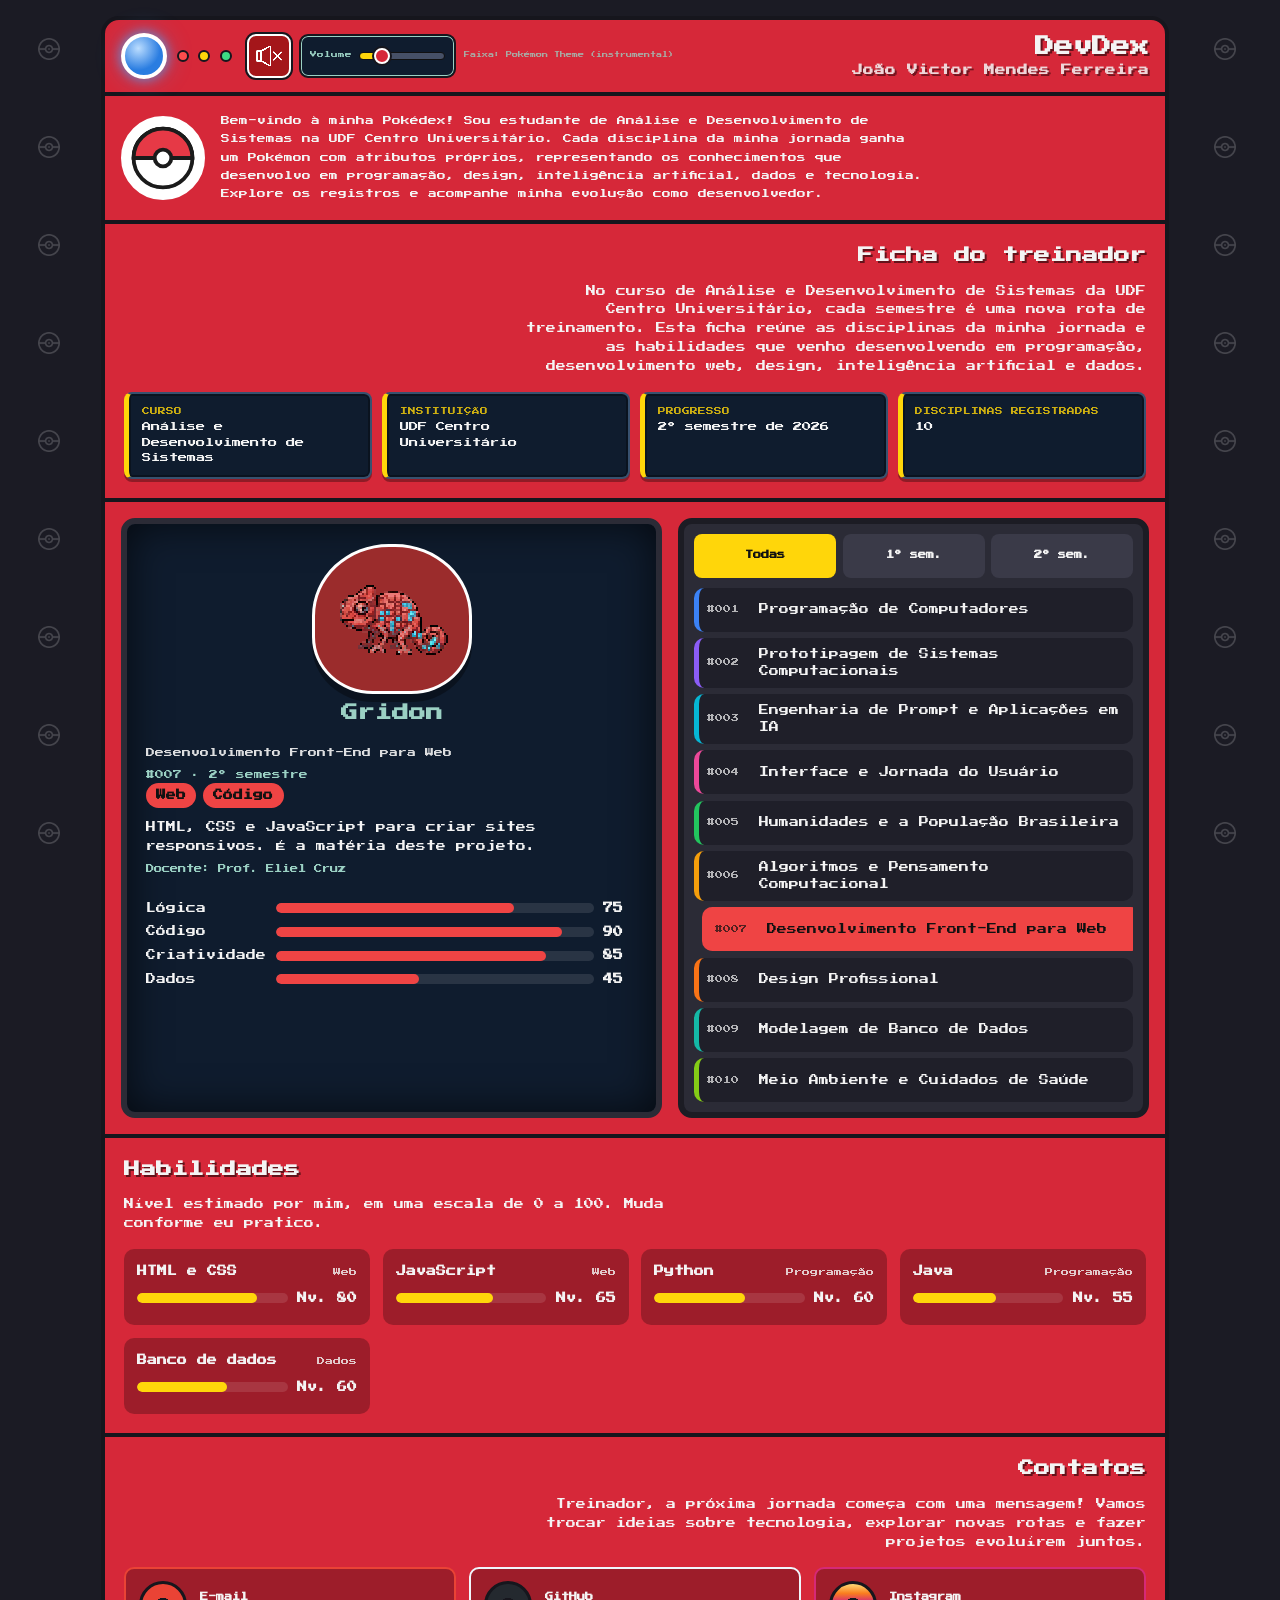
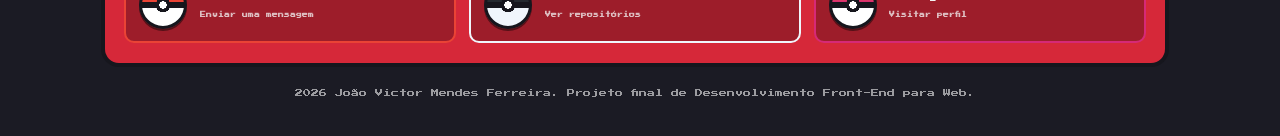
==== commit b45930af: "Add themed contact links Co-authored-by: Copilot <223556219+Copilot@users.noreply.github.com>" ====
--- a/index.html
+++ b/index.html
@@ -48,7 +48,7 @@
     <a href="#sobre">Treinador</a>
     <a href="#dex">Disciplinas</a>
     <a href="#ferramentas">Habilidades</a>
-    <a href="#contato">Contato</a>
+    <a href="#contato">Contatos</a>
   </nav>
 
   <section class="trainer" aria-label="Apresentação">
@@ -88,7 +88,9 @@
   </section>
 
   <section class="bloco" id="contato" tabindex="-1">
-    <h2>Contato</h2>
+    <h2>Contatos</h2>
+    <p class="contatos-descricao">Treinador, a próxima jornada começa com uma mensagem! Vamos trocar ideias sobre tecnologia, explorar novas rotas e fazer projetos evoluírem juntos.</p>
+    <p class="contatos-vazio" id="contatos-vazio">Meus canais de contato serão adicionados aqui em breve.</p>
     <ul class="contatos" id="contatos"></ul>
   </section>
 
--- a/css/style.css
+++ b/css/style.css
@@ -9,8 +9,8 @@
 html::-webkit-scrollbar-thumb:hover{background:var(--accent)}
 *{scrollbar-width:thin;scrollbar-color:#ffd60a #101019}
 .backdrop{position:fixed;inset:0;z-index:-1;overflow:hidden;pointer-events:none}
-.backdrop-ball{position:absolute;width:clamp(14px,1.8vw,22px);aspect-ratio:1;object-fit:contain;filter:brightness(0) invert(1);opacity:.16;transform-origin:center;animation:backdrop-ball-fall var(--fall-duration,100s) linear infinite;animation-delay:var(--fall-delay,0s)}
-@keyframes backdrop-ball-fall{to{transform:translate3d(var(--fall-distance,40vh),var(--fall-distance,40vh),0) rotate(360deg)}}
+.backdrop-ball{position:absolute;width:clamp(14px,1.8vw,22px);aspect-ratio:1;object-fit:contain;filter:brightness(0) invert(1);opacity:.19;transform-origin:center;animation:backdrop-ball-fall var(--fall-duration,100s) linear infinite;animation-delay:var(--fall-delay,0s)}
+@keyframes backdrop-ball-fall{to{transform:translate3d(var(--fall-distance,40vh),var(--fall-distance,40vh),0) rotate(1440deg)}}
 button{font:inherit;color:inherit;cursor:pointer;border:0;background:none}
 :focus-visible{outline:3px solid var(--accent);outline-offset:2px}
 .skip-link{position:fixed;top:.75rem;left:.75rem;z-index:100;transform:translateY(calc(-100% - 1rem));padding:.65rem .8rem;border:3px solid var(--ink);border-radius:8px;background:var(--accent);color:#111;transition:transform .2s}
@@ -177,12 +177,24 @@
 .dex{border-bottom-color:var(--ink)}
 #ferramentas{border-bottom-color:var(--ink)}
 .skills,.contatos{list-style:none;padding:0;margin-top:1rem;display:grid;grid-template-columns:repeat(auto-fit,minmax(230px,1fr));gap:.8rem}
+.contatos-vazio{margin-top:1rem;padding:1rem;border:2px dashed #ffffff55;border-radius:10px;background:#0003;text-align:center;opacity:.8}
+.contatos-vazio[hidden]{display:none}
+#contato h2{text-align:right}
+#contato .contatos-descricao{max-width:62ch;margin:.5rem 0 0 auto;text-align:right}
 .skill{background:#0004;border-radius:10px;padding:.8rem}
 .skill>div:first-child{display:flex;justify-content:space-between;align-items:baseline;gap:.5rem}
 .skill em{font-style:normal;font-size:.5rem;opacity:.8}
 .skill .stat{grid-template-columns:1fr auto;margin-top:.5rem}
 .skill .bar i{background:var(--accent)}
-.contatos a{display:flex;align-items:center;justify-content:center;min-height:48px;border-radius:10px;background:#0004;border:2px solid var(--accent);color:var(--w);font-weight:700;text-decoration:none;transition:background .2s,color .2s}
-.contatos a:hover{background:var(--accent);color:#111}
+.contatos a{display:flex;align-items:center;justify-content:flex-start;gap:.8rem;min-height:76px;padding:.65rem .8rem;border-radius:10px;background:#0004;border:2px solid var(--social-color);color:var(--w);font-weight:700;text-decoration:none;transition:background .2s,color .2s,transform .2s}
+.contatos a:hover{background:var(--social-color);color:#111;transform:translateY(-2px)}
+.contato-card--email{--social-color:#ea4335;--pokeball-background:linear-gradient(to bottom,#ea4335 0 43%,var(--ink) 43% 57%,#fff 57%)}
+.contato-card--github{--social-color:#f0f6fc;--pokeball-background:linear-gradient(to bottom,#24292f 0 43%,var(--ink) 43% 57%,#f0f6fc 57%)}
+.contato-card--instagram{--social-color:#d62976;--pokeball-background:linear-gradient(to bottom,#feda75 0%,#fa7e1e 22%,#d62976 43%,var(--ink) 43% 57%,#fff 57%)}
+.contato-pokebola{display:block;flex:0 0 48px;width:48px;aspect-ratio:1;border:3px solid var(--ink);border-radius:50%;background:radial-gradient(circle at 50% 50%,#fff 0 12%,var(--ink) 13% 24%,transparent 25%),var(--pokeball-background);box-shadow:0 2px 0 #0007;transition:transform .35s}
+.contatos a:hover .contato-pokebola{transform:rotate(22deg)}
+.contato-info{display:grid;gap:.3rem}
+.contato-info strong{font-size:.52rem}
+.contato-info span{font-size:.36rem;opacity:.75}
 @media(max-width:800px){.bloco{padding:1rem}.menu a{font-size:.46rem;padding:.35rem}}
 @media(max-width:420px){.menu a{font-size:.44rem}}
